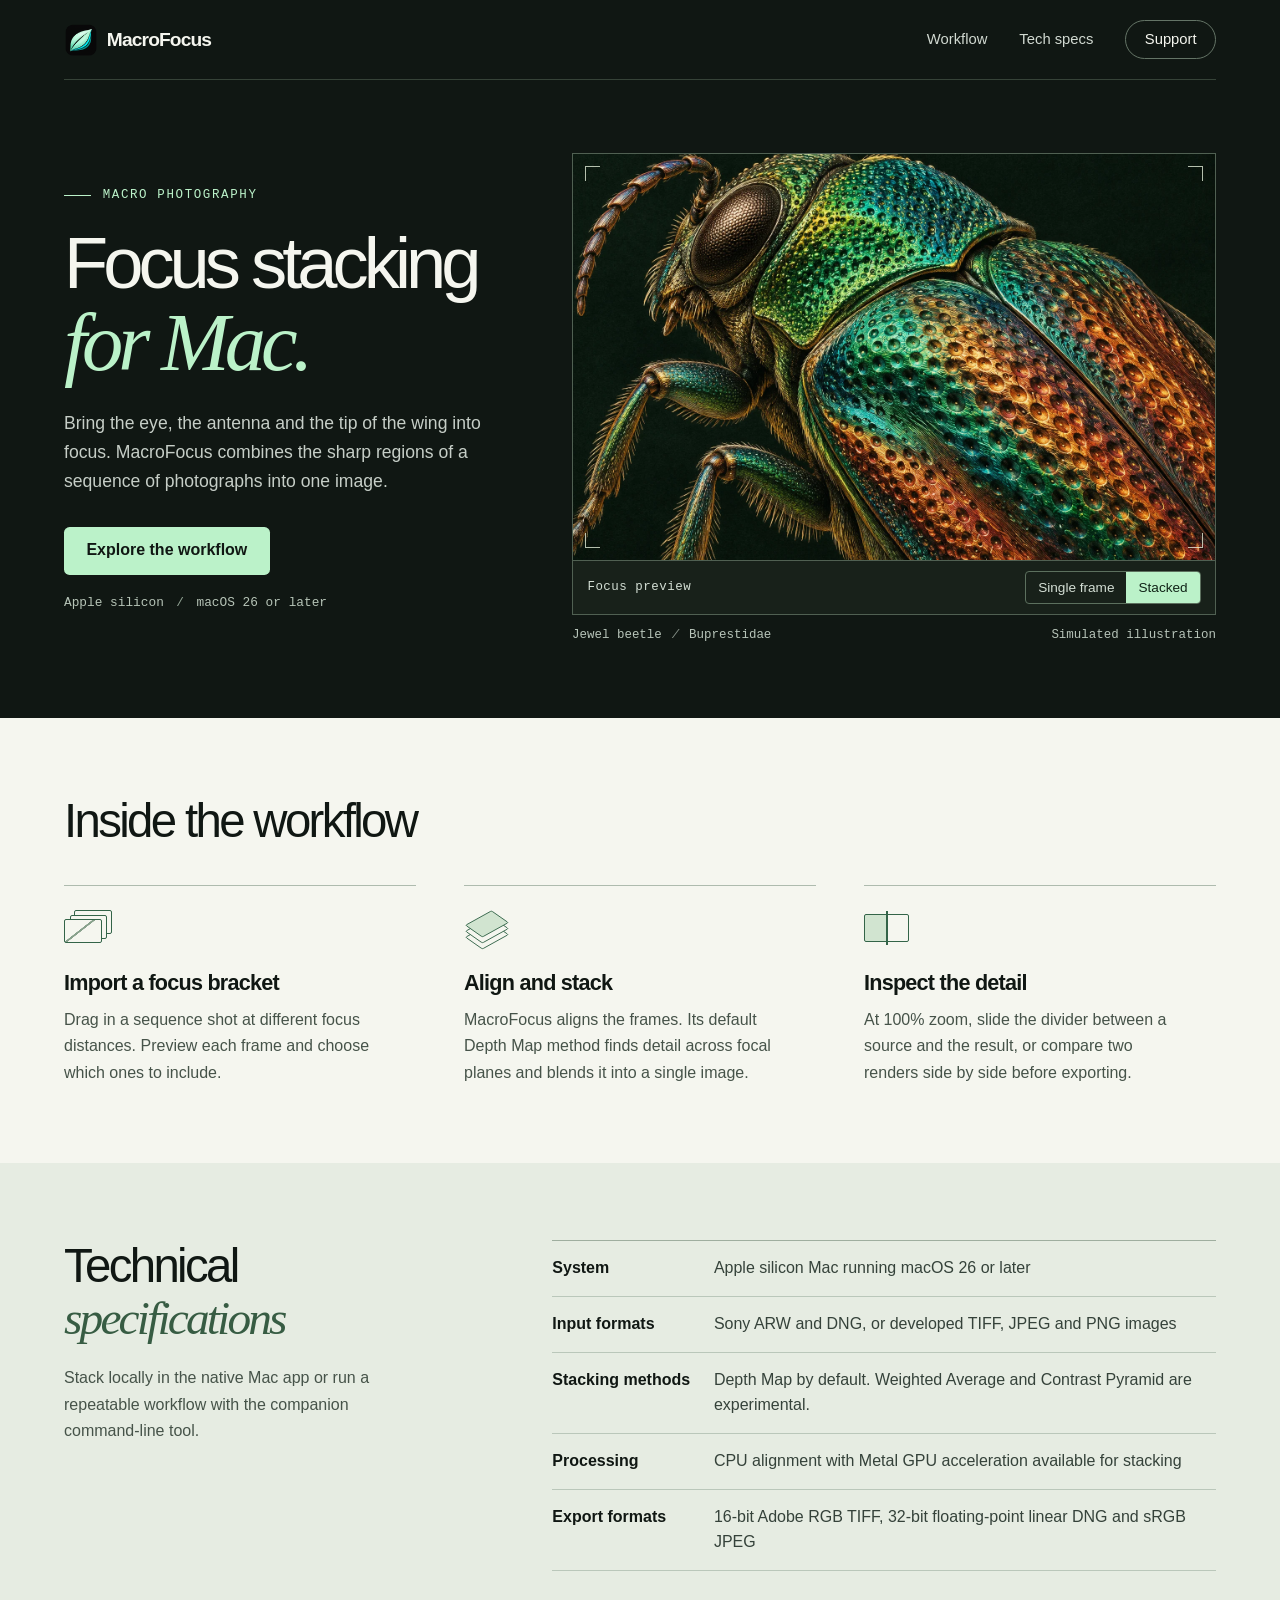
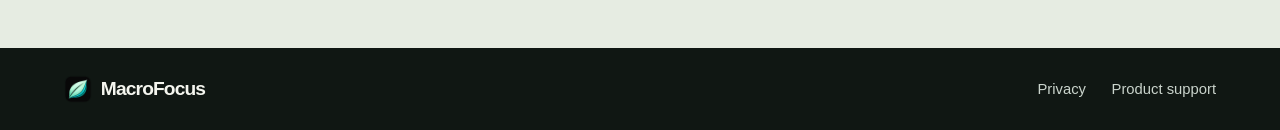
==== index.html @ cf0dd092 "Publish the MacroFocus website and privacy policy" ====
<!doctype html>
<html lang="en">
<head>
  <meta charset="utf-8">
  <meta name="viewport" content="width=device-width, initial-scale=1">
  <meta name="theme-color" content="#101713">
  <meta name="description" content="MacroFocus combines a sequence of macro photographs into a single image with greater depth of field. Explore the focus stacking workflow for Apple silicon Macs.">
  <meta property="og:title" content="MacroFocus — Focus stacking for Mac">
  <meta property="og:description" content="Align your focus bracket, combine sharp detail across frames and inspect the result on your Mac.">
  <meta property="og:type" content="website">
  <meta property="og:image" content="https://hengfeiyang.github.io/macrofocus-website/assets/jewel-beetle.webp">
  <title>MacroFocus — Focus stacking for Mac</title>
  <link rel="icon" type="image/png" href="assets/macrofocus.png">
  <link rel="stylesheet" href="styles.css">
</head>
<body>
  <a class="skip" href="#main">Skip to content</a>
  <header class="masthead">
    <div class="wrap masthead-inner">
      <a class="brand" href="./" aria-label="MacroFocus home"><img src="assets/macrofocus.png" width="34" height="34" alt="">MacroFocus</a>
      <nav aria-label="Main"><a href="#workflow">Workflow</a><a href="#specs">Tech specs</a></nav>
      <a class="support" href="mailto:hengfei.yang+macrofocus@gmail.com">Support</a>
    </div>
  </header>

  <main id="main">
    <section class="hero" aria-labelledby="hero-title">
      <div class="wrap hero-layout">
        <div class="hero-copy">
          <p class="category"><span aria-hidden="true"></span>Macro photography</p>
          <h1 id="hero-title">Focus stacking<br><em>for Mac.</em></h1>
          <p class="intro">Bring the eye, the antenna and the tip of the wing into focus. MacroFocus combines the sharp regions of a sequence of photographs into one image.</p>
          <a class="primary" href="#workflow">Explore the workflow</a>
          <p class="compatibility">Apple silicon <span aria-hidden="true">/</span> macOS 26 or later</p>
        </div>

        <figure class="specimen">
          <fieldset class="viewer">
            <legend class="sr-only">Simulated depth of field on a jewel beetle illustration</legend>
            <input class="sr-only" type="radio" name="focus" id="single" aria-describedby="specimen-caption">
            <input class="sr-only" type="radio" name="focus" id="stacked" aria-describedby="specimen-caption" checked>
            <div class="image-window">
              <img class="beetle" src="assets/jewel-beetle.webp" width="1536" height="1024" fetchpriority="high" alt="A jewel beetle in profile, with a faceted copper eye and finely pitted emerald wing cases.">
              <div class="defocus" aria-hidden="true"></div>
              <i class="corner tl" aria-hidden="true"></i><i class="corner tr" aria-hidden="true"></i>
              <i class="corner bl" aria-hidden="true"></i><i class="corner br" aria-hidden="true"></i>
            </div>
            <div class="view-controls">
              <span class="view-label">Focus preview</span>
              <div class="switch"><label for="single">Single frame</label><label for="stacked">Stacked</label></div>
            </div>
          </fieldset>
          <figcaption id="specimen-caption"><span>Jewel beetle <i>/</i> Buprestidae</span><span>Simulated illustration</span></figcaption>
        </figure>
      </div>
    </section>

    <section class="workflow" id="workflow" aria-labelledby="workflow-title">
      <div class="wrap">
        <h2 id="workflow-title">Inside the workflow</h2>
        <ol class="stages">
          <li>
            <div class="diagram frames" aria-hidden="true"><span></span><span></span><span></span></div>
            <h3>Import a focus bracket</h3>
            <p>Drag in a sequence shot at different focus distances. Preview each frame and choose which ones to include.</p>
          </li>
          <li>
            <div class="diagram planes" aria-hidden="true"><span></span><span></span><span></span></div>
            <h3>Align and stack</h3>
            <p>MacroFocus aligns the frames. Its default Depth Map method finds detail across focal planes and blends it into a single image.</p>
          </li>
          <li>
            <div class="diagram compare" aria-hidden="true"><span></span></div>
            <h3>Inspect the detail</h3>
            <p>At 100% zoom, slide the divider between a source and the result, or compare two renders side by side before exporting.</p>
          </li>
        </ol>
      </div>
    </section>

    <section class="specs" id="specs" aria-labelledby="specs-title">
      <div class="wrap specs-layout">
        <div><h2 id="specs-title">Technical<br><em>specifications</em></h2>
          <p>Stack locally in the native Mac app or run a repeatable workflow with the companion command-line tool.</p>
        </div>
        <dl>
          <div><dt>System</dt><dd>Apple silicon Mac running macOS 26 or later</dd></div>
          <div><dt>Input formats</dt><dd>Sony ARW and DNG, or developed TIFF, JPEG and PNG images</dd></div>
          <div><dt>Stacking methods</dt><dd>Depth Map by default. Weighted Average and Contrast Pyramid are experimental.</dd></div>
          <div><dt>Processing</dt><dd>CPU alignment with Metal GPU acceleration available for stacking</dd></div>
          <div><dt>Export formats</dt><dd>16-bit Adobe RGB TIFF, 32-bit floating-point linear DNG and sRGB JPEG</dd></div>
        </dl>
      </div>
    </section>
  </main>
  <footer><div class="wrap footer-inner">
    <a class="brand" href="./"><img src="assets/macrofocus.png" width="28" height="28" alt="">MacroFocus</a>
    <div class="footer-links"><a href="privacy/">Privacy</a><a href="mailto:hengfei.yang+macrofocus@gmail.com">Product support</a></div>
  </div></footer>
</body>
</html>
---- styles.css ----
:root {
  color-scheme: light;
  --ink: #101713;
  --paper: #f5f6ef;
  --soft: #c2cdc3;
  --mint: #bbf2c9;
  --sans: "Inter", "Helvetica Neue", Arial, sans-serif;
  --serif: "Instrument Serif", Baskerville, "Iowan Old Style", Georgia, serif;
  --mono: "IBM Plex Mono", ui-monospace, Menlo, Consolas, monospace;
}
* { box-sizing: border-box; }
body { margin: 0; background: var(--paper); color: var(--ink); font: 1rem/1.55 var(--sans); }
a { color: inherit; text-underline-offset: .22em; }
:focus-visible { outline: 3px solid #287756; outline-offset: 4px; }
.masthead :focus-visible, .hero :focus-visible, footer :focus-visible { outline-color: var(--mint); }
.skip, .sr-only { position: absolute; width: 1px; height: 1px; padding: 0; margin: -1px; overflow: hidden; clip-path: inset(50%); white-space: nowrap; }
.skip:focus { margin: 8px; padding: .6rem 1rem; width: auto; height: auto; clip-path: none; z-index: 5; background: var(--paper); color: var(--ink); }
.wrap { width: min(90%, 83rem); margin-inline: auto; }
.masthead, .hero, footer { background: var(--ink); color: var(--paper); }
.masthead-inner, .footer-inner { display: flex; align-items: center; gap: 2rem; }
.masthead-inner { min-height: 5rem; border-bottom: 1px solid #364338; }
.brand { display: inline-flex; align-items: center; gap: .55rem; font-weight: 650; font-size: 1.2rem; letter-spacing: -.045em; text-decoration: none; }
.brand img { display: block; }
nav { display: flex; gap: 2rem; margin-left: auto; }
nav a, .support, .footer-links a { font-size: .925rem; font-weight: 500; text-decoration: none; }
nav a { color: #d1d9d1; padding-block: .5rem; }
nav a:hover, .footer-links a:hover { text-decoration: underline; }
.support { border: 1px solid #647466; border-radius: 2rem; padding: .42rem 1.15rem; }
.support:hover { border-color: var(--mint); color: var(--mint); }
.hero-layout { display: grid; grid-template-columns: minmax(0, .83fr) minmax(0, 1.17fr); gap: clamp(2rem, 4vw, 4.8rem); align-items: center; padding-block: clamp(3.2rem, 5.7vw, 6.2rem); }
h1, h2, h3, p, figure, dl, dd { margin: 0; }
.category, .compatibility, .view-label, figcaption, .updated { font-family: var(--mono); }
.category { display: flex; align-items: center; gap: .72rem; text-transform: uppercase; letter-spacing: .13em; font-size: .78rem; color: var(--mint); }
.category span { width: 1.7rem; border-top: 1px solid; }
.hero h1 { margin: 1.4rem 0 1.5rem; font-size: clamp(3.45rem, 5.65vw, 5.9rem); line-height: 1.02; letter-spacing: -.069em; font-weight: 520; }
h1 em, h2 em { font-family: var(--serif); font-weight: 400; letter-spacing: -.06em; }
.hero h1 em { color: var(--mint); font-size: 1.14em; }
.intro { max-width: 27rem; font-size: 1.1rem; line-height: 1.65; color: #c6cec7; }
.primary { display: inline-block; margin-top: 1.9rem; padding: .74rem 1.4rem; background: var(--mint); color: var(--ink); border-radius: .35rem; text-decoration: none; font-weight: 625; }
.primary:hover { background: #dafbe1; }
.compatibility { color: #b6c4b7; font-size: .8rem; margin-top: 1.1rem; }
.compatibility span { padding-inline: .3rem; color: #91a394; }
.viewer { position: relative; min-width: 0; margin: 0; padding: 0; border: 1px solid #506052; background: #18211a; }
.image-window { overflow: hidden; position: relative; aspect-ratio: 1.58; background: #101b13; }
.beetle, .defocus { display: block; width: 100%; height: 100%; object-fit: cover; }
.defocus { position: absolute; inset: 0; background: center / cover url("assets/jewel-beetle.webp"); filter: blur(6px); opacity: 0; mask-image: radial-gradient(ellipse at 25% 25%, transparent 8%, #000 47%); }
#single:checked ~ .image-window .defocus { opacity: 1; }
.corner { position: absolute; width: 15px; height: 15px; border-color: #eef9e4; border-style: solid; opacity: .75; }
.tl { top: 12px; left: 12px; border-width: 1px 0 0 1px; }
.tr { top: 12px; right: 12px; border-width: 1px 1px 0 0; }
.bl { bottom: 12px; left: 12px; border-width: 0 0 1px 1px; }
.br { bottom: 12px; right: 12px; border-width: 0 1px 1px 0; }
.view-controls { display: flex; align-items: center; justify-content: space-between; gap: .5rem; padding: .6rem .9rem; border-top: 1px solid #506052; }
.view-label { font-size: .78rem; letter-spacing: .04em; color: #d3ded4; }
.switch { display: flex; border: 1px solid #5c705e; border-radius: .25rem; overflow: hidden; }
.switch label { font-size: .85rem; line-height: 1.3; padding: .42rem .75rem; cursor: pointer; color: #d3ded4; }
#single:checked ~ .view-controls [for="single"], #stacked:checked ~ .view-controls [for="stacked"] { color: #112418; background: var(--mint); }
#single:focus-visible ~ .view-controls [for="single"], #stacked:focus-visible ~ .view-controls [for="stacked"] { outline: 3px solid #26714d; outline-offset: -3px; }
figcaption { display: flex; justify-content: space-between; gap: .5rem; margin-top: .7rem; color: #b7c4b9; font-size: .78rem; }
figcaption i { padding-inline: .15rem; opacity: .7; }
.workflow, .specs { padding-block: clamp(3.4rem, 6vw, 6rem); }
h2 { font-size: clamp(2.25rem, 3.7vw, 3.8rem); line-height: 1.1; letter-spacing: -.056em; font-weight: 530; }
.stages { display: grid; grid-template-columns: repeat(3, minmax(0, 1fr)); gap: 3rem; padding: 0; margin: 2.4rem 0 0; list-style: none; }
.stages li { padding-top: 1.5rem; border-top: 1px solid #aebbae; }
h3 { font-size: 1.35rem; letter-spacing: -.035em; line-height: 1.25; font-weight: 590; }
.stages p, .specs p { color: #465349; max-width: 35ch; margin-top: .65rem; line-height: 1.65; }
.diagram { position: relative; width: 3.3rem; height: 2.6rem; margin-bottom: 1.1rem; color: #336448; }
.frames span, .planes span { position: absolute; width: 2.35rem; height: 1.5rem; border: 1.5px solid; border-radius: 2px; background: var(--paper); }
.frames span:nth-child(1) { left: .65rem; top: 0; }
.frames span:nth-child(2) { left: .35rem; top: .28rem; }
.frames span:nth-child(3) { left: 0; top: .55rem; background: linear-gradient(142deg, transparent 42%, #88a18c 43% 47%, transparent 48%), var(--paper); }
.planes span { transform: rotate(-29deg) skewX(26deg) scale(.8); left: .25rem; }
.planes span:nth-child(1) { top: .85rem; }
.planes span:nth-child(2) { top: .47rem; }
.planes span:nth-child(3) { top: .09rem; background: #d1e4d0; }
.compare span { display: block; position: absolute; top: .25rem; left: 0; width: 2.8rem; height: 1.7rem; border: 1.5px solid; border-radius: 2px; background: linear-gradient(to right, #d1e4d0 50%, transparent 50%); }
.compare span::after { content: ""; position: absolute; left: 50%; top: -.3rem; bottom: -.3rem; border-left: 2px solid; }
.specs { background: #e6ece2; }
.specs-layout { display: grid; grid-template-columns: .78fr 1.22fr; gap: 4rem; }
.specs h2 em { color: #375c43; }
.specs p { margin-top: 1.35rem; }
dl { border-top: 1px solid #9fae9f; }
dl div { display: grid; grid-template-columns: 8.7rem 1fr; gap: 1.4rem; padding: .95rem 0; border-bottom: 1px solid #bac7ba; }
dt { font-weight: 600; }
dd { color: #35423a; }
.footer-inner { justify-content: space-between; padding-block: 1.65rem; }
.footer-links { display: flex; align-items: center; gap: 1.6rem; flex-wrap: wrap; }
.footer-links a { color: #cad4cc; }

.policy { padding-block: clamp(3rem, 6vw, 6rem); }
.policy-layout { display: grid; grid-template-columns: .75fr 1.25fr; gap: clamp(3rem, 6vw, 7rem); }
.policy h1 { font-size: clamp(3rem, 5.1vw, 5.2rem); line-height: .98; letter-spacing: -.065em; font-weight: 520; }
.updated { margin-top: 1.35rem; font-size: .85rem; color: #536559; }
.policy article { max-width: 43rem; }
.policy article p { color: #39473c; line-height: 1.68; }
.policy article > p:first-child { color: var(--ink); font-size: 1.25rem; line-height: 1.5; }
.policy article h2 { margin: 2rem 0 .65rem; padding-top: 1.25rem; border-top: 1px solid #b6c2b5; font-size: 1.4rem; letter-spacing: -.025em; font-weight: 600; }
.policy article p + p { margin-top: .65rem; }
.policy article a { color: #22593d; overflow-wrap: anywhere; }
@media (max-width: 58rem) {
  .hero-layout { grid-template-columns: 1fr 1.03fr; gap: 1.6rem; }
  .hero h1 { font-size: clamp(2.8rem, 5.6vw, 3.8rem); }
  .stages { gap: 1.5rem; }
  .specs-layout { grid-template-columns: .75fr 1.25fr; gap: 2.25rem; }
  dl div { grid-template-columns: 7rem 1fr; }
}
@media (max-width: 46rem) {
  .wrap { width: min(90%, 36rem); }
  .masthead-inner { min-height: 4.2rem; gap: 1rem; }
  nav { gap: 1rem; }
  .support { display: none; }
  .hero-layout, .specs-layout, .policy-layout { grid-template-columns: minmax(0, 1fr); }
  .hero-layout { gap: 2rem; padding-block: 2.75rem 2.15rem; }
  .hero h1 { font-size: clamp(3.15rem, 11vw, 4.7rem); margin-block: 1rem; }
  .intro { max-width: 32rem; }
  .primary { margin-top: 1.25rem; }
  .stages { grid-template-columns: 1fr; gap: 1.4rem; margin-top: 1.7rem; }
  .stages li { display: grid; grid-template-columns: 3.7rem 1fr; column-gap: .5rem; }
  .stages .diagram { grid-row: span 2; }
  .stages p { max-width: 45ch; }
  .specs-layout, .policy-layout { gap: 1.8rem; }
  .specs h2 br { display: none; }
  .specs h2 em::before { content: " "; }
  .footer-inner { gap: 1rem; flex-wrap: wrap; }
  .footer-links { gap: 1rem; }
}
@media (max-width: 23rem) {
  .brand { gap: .28rem; font-size: 1.05rem; }
  nav { gap: .65rem; }
  nav a { font-size: .85rem; }
  .view-controls { padding-inline: .5rem; }
  figcaption { flex-wrap: wrap; }
  dl div { grid-template-columns: 1fr; gap: .2rem; }
}
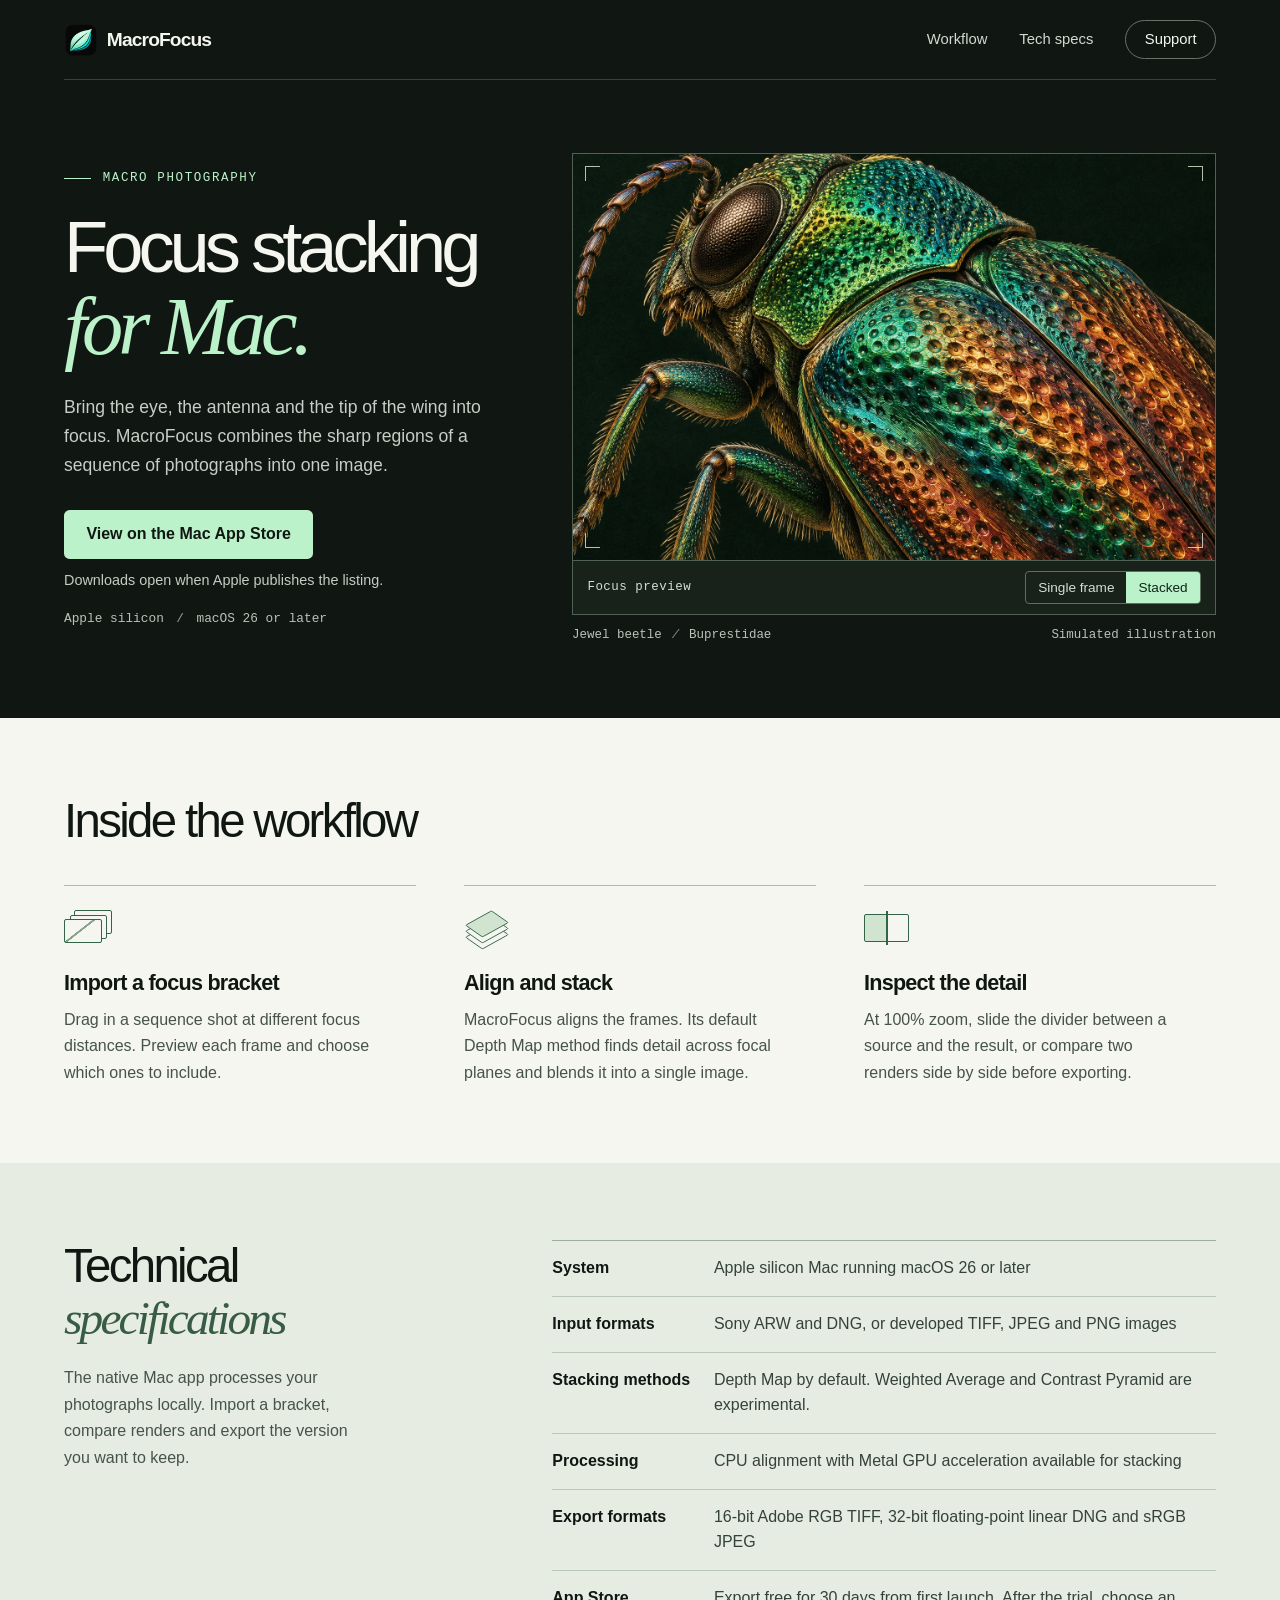
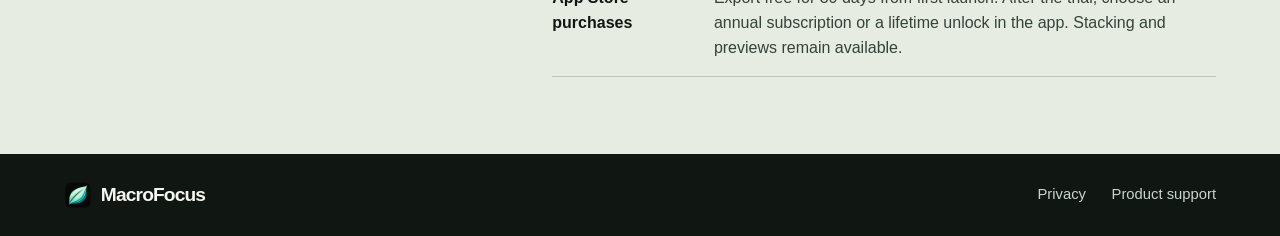
==== commit 7452f2ff: "Make the Mac App Store the only download and purchase channel" ====
--- a/index.html
+++ b/index.html
@@ -30,7 +30,8 @@
           <p class="category"><span aria-hidden="true"></span>Macro photography</p>
           <h1 id="hero-title">Focus stacking<br><em>for Mac.</em></h1>
           <p class="intro">Bring the eye, the antenna and the tip of the wing into focus. MacroFocus combines the sharp regions of a sequence of photographs into one image.</p>
-          <a class="primary" href="#workflow">Explore the workflow</a>
+          <a class="primary" href="https://apps.apple.com/app/id6836346236">View on the Mac App Store</a>
+          <p class="release-note">Downloads open when Apple publishes the listing.</p>
           <p class="compatibility">Apple silicon <span aria-hidden="true">/</span> macOS 26 or later</p>
         </div>
 
@@ -81,7 +82,7 @@
     <section class="specs" id="specs" aria-labelledby="specs-title">
       <div class="wrap specs-layout">
         <div><h2 id="specs-title">Technical<br><em>specifications</em></h2>
-          <p>Stack locally in the native Mac app or run a repeatable workflow with the companion command-line tool.</p>
+          <p>The native Mac app processes your photographs locally. Import a bracket, compare renders and export the version you want to keep.</p>
         </div>
         <dl>
           <div><dt>System</dt><dd>Apple silicon Mac running macOS 26 or later</dd></div>
@@ -89,6 +90,7 @@
           <div><dt>Stacking methods</dt><dd>Depth Map by default. Weighted Average and Contrast Pyramid are experimental.</dd></div>
           <div><dt>Processing</dt><dd>CPU alignment with Metal GPU acceleration available for stacking</dd></div>
           <div><dt>Export formats</dt><dd>16-bit Adobe RGB TIFF, 32-bit floating-point linear DNG and sRGB JPEG</dd></div>
+          <div><dt>App Store purchases</dt><dd>Export free for 30 days from first launch. After the trial, choose an annual subscription or a lifetime unlock in the app. Stacking and previews remain available.</dd></div>
         </dl>
       </div>
     </section>
--- a/styles.css
+++ b/styles.css
@@ -38,6 +38,7 @@
 .intro { max-width: 27rem; font-size: 1.1rem; line-height: 1.65; color: #c6cec7; }
 .primary { display: inline-block; margin-top: 1.9rem; padding: .74rem 1.4rem; background: var(--mint); color: var(--ink); border-radius: .35rem; text-decoration: none; font-weight: 625; }
 .primary:hover { background: #dafbe1; }
+.release-note { margin-top: .65rem; color: var(--soft); font-size: .9rem; }
 .compatibility { color: #b6c4b7; font-size: .8rem; margin-top: 1.1rem; }
 .compatibility span { padding-inline: .3rem; color: #91a394; }
 .viewer { position: relative; min-width: 0; margin: 0; padding: 0; border: 1px solid #506052; background: #18211a; }
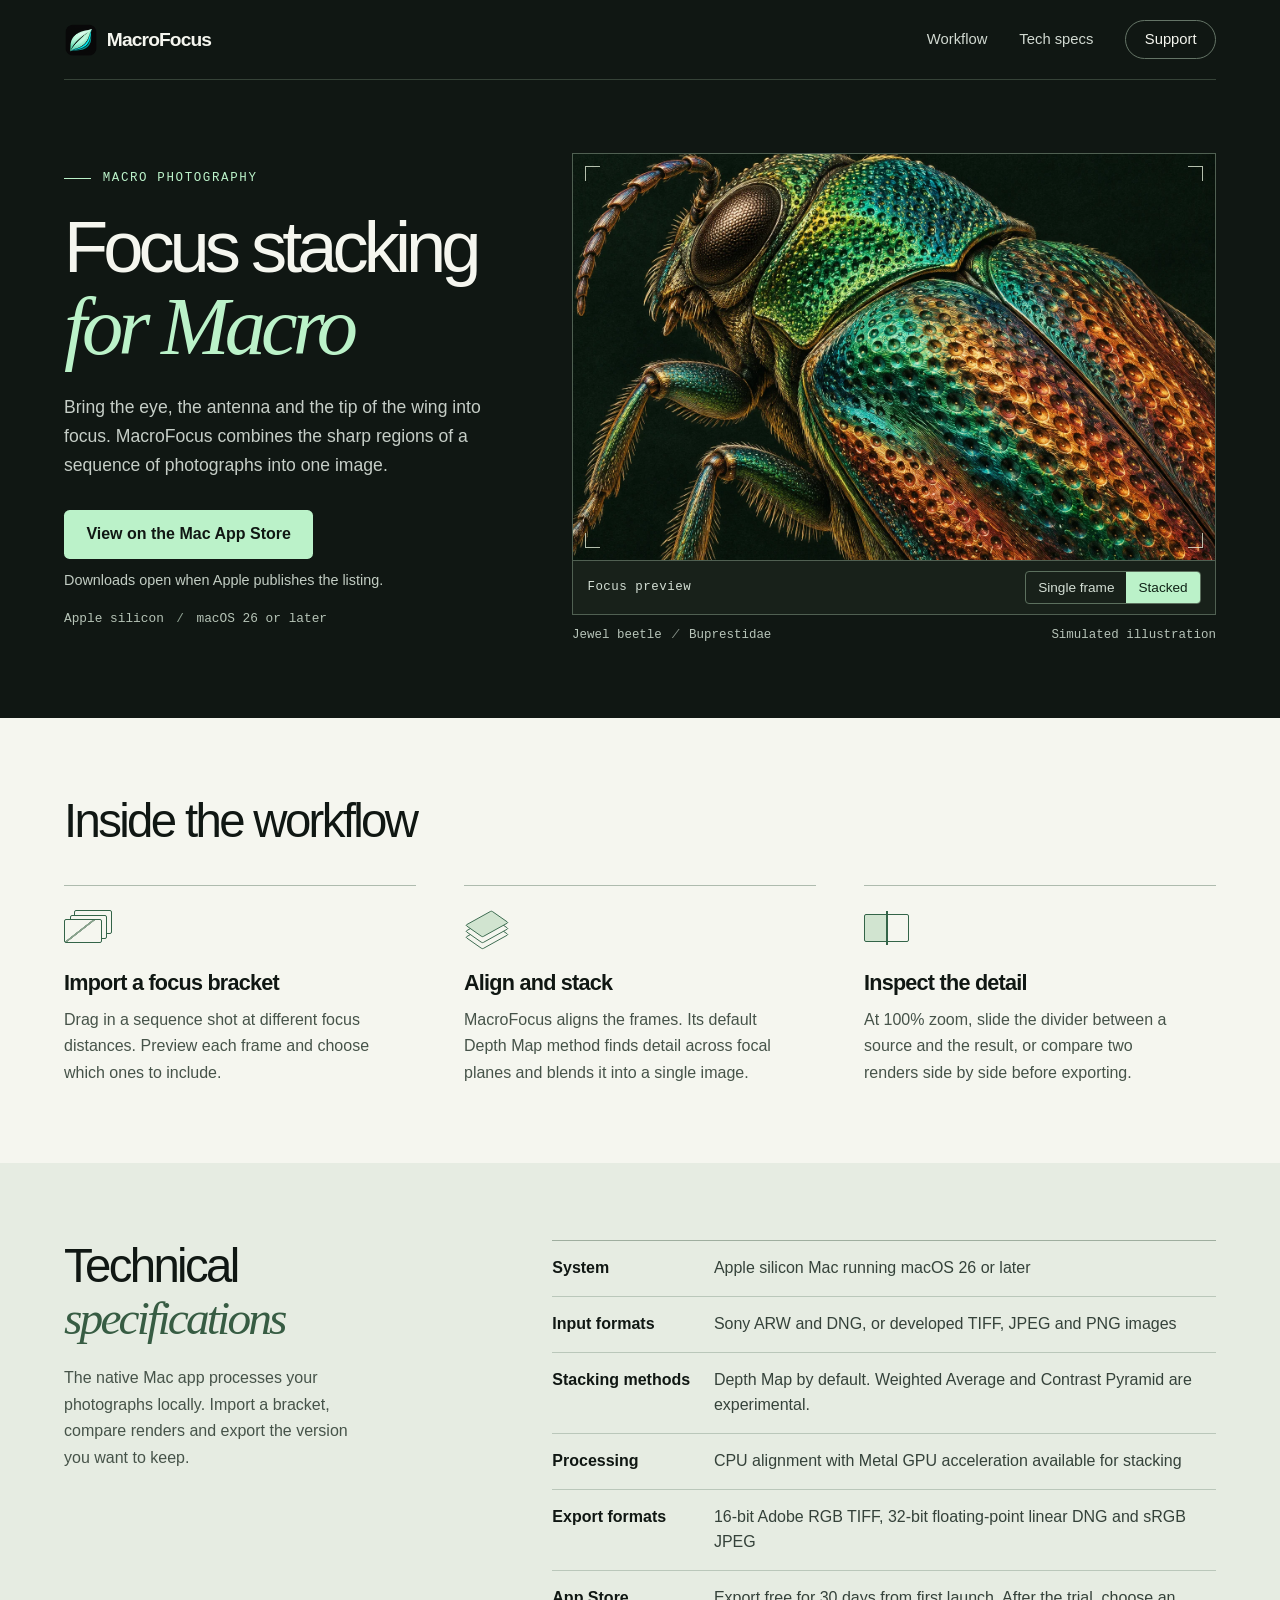
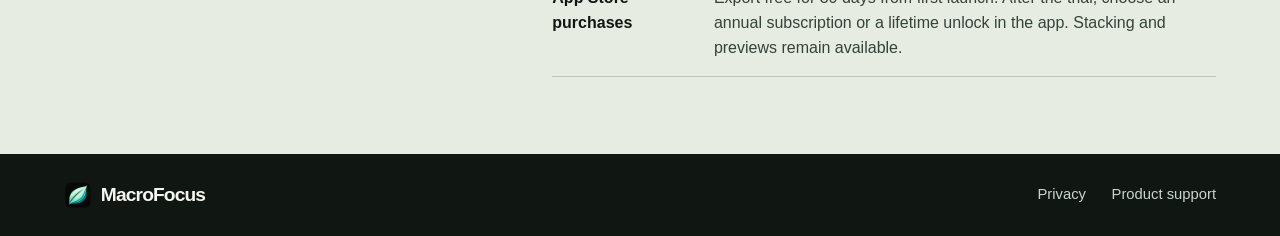
==== commit 12d251d7: "Update the site title to Focus stacking for Macro" ====
--- a/index.html
+++ b/index.html
@@ -5,11 +5,11 @@
   <meta name="viewport" content="width=device-width, initial-scale=1">
   <meta name="theme-color" content="#101713">
   <meta name="description" content="MacroFocus combines a sequence of macro photographs into a single image with greater depth of field. Explore the focus stacking workflow for Apple silicon Macs.">
-  <meta property="og:title" content="MacroFocus — Focus stacking for Mac">
+  <meta property="og:title" content="MacroFocus — Focus stacking for Macro">
   <meta property="og:description" content="Align your focus bracket, combine sharp detail across frames and inspect the result on your Mac.">
   <meta property="og:type" content="website">
-  <meta property="og:image" content="https://hengfeiyang.github.io/macrofocus-website/assets/jewel-beetle.webp">
-  <title>MacroFocus — Focus stacking for Mac</title>
+  <meta property="og:image" content="https://hengfeiyang.github.io/macrofocus/assets/jewel-beetle.webp">
+  <title>MacroFocus — Focus stacking for Macro</title>
   <link rel="icon" type="image/png" href="assets/macrofocus.png">
   <link rel="stylesheet" href="styles.css">
 </head>
@@ -19,7 +19,7 @@
     <div class="wrap masthead-inner">
       <a class="brand" href="./" aria-label="MacroFocus home"><img src="assets/macrofocus.png" width="34" height="34" alt="">MacroFocus</a>
       <nav aria-label="Main"><a href="#workflow">Workflow</a><a href="#specs">Tech specs</a></nav>
-      <a class="support" href="mailto:hengfei.yang+macrofocus@gmail.com">Support</a>
+      <a class="support" href="https://github.com/hengfeiyang/macrofocus/issues">Support</a>
     </div>
   </header>
 
@@ -28,7 +28,7 @@
       <div class="wrap hero-layout">
         <div class="hero-copy">
           <p class="category"><span aria-hidden="true"></span>Macro photography</p>
-          <h1 id="hero-title">Focus stacking<br><em>for Mac.</em></h1>
+          <h1 id="hero-title">Focus stacking<br> <em>for Macro</em></h1>
           <p class="intro">Bring the eye, the antenna and the tip of the wing into focus. MacroFocus combines the sharp regions of a sequence of photographs into one image.</p>
           <a class="primary" href="https://apps.apple.com/app/id6836346236">View on the Mac App Store</a>
           <p class="release-note">Downloads open when Apple publishes the listing.</p>
@@ -97,7 +97,7 @@
   </main>
   <footer><div class="wrap footer-inner">
     <a class="brand" href="./"><img src="assets/macrofocus.png" width="28" height="28" alt="">MacroFocus</a>
-    <div class="footer-links"><a href="privacy/">Privacy</a><a href="mailto:hengfei.yang+macrofocus@gmail.com">Product support</a></div>
+    <div class="footer-links"><a href="privacy/">Privacy</a><a href="https://github.com/hengfeiyang/macrofocus/issues">Product support</a></div>
   </div></footer>
 </body>
 </html>
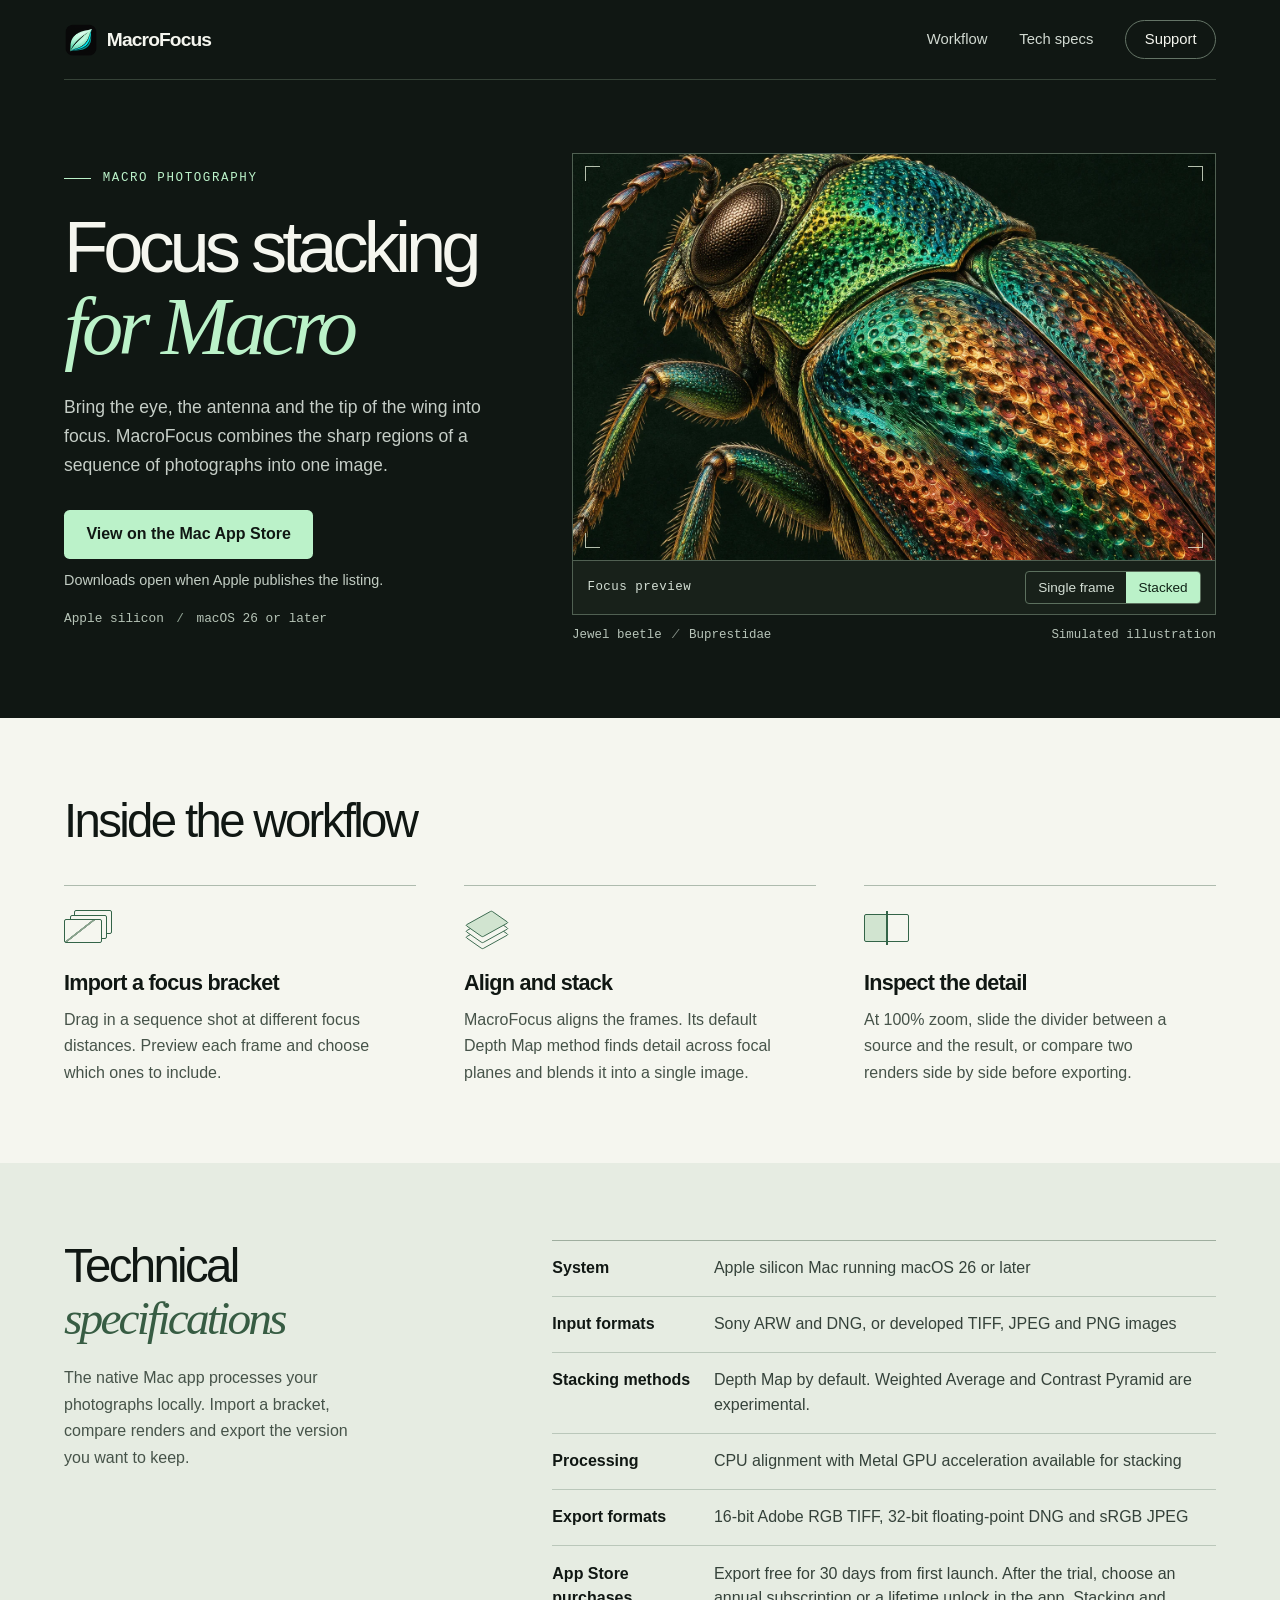
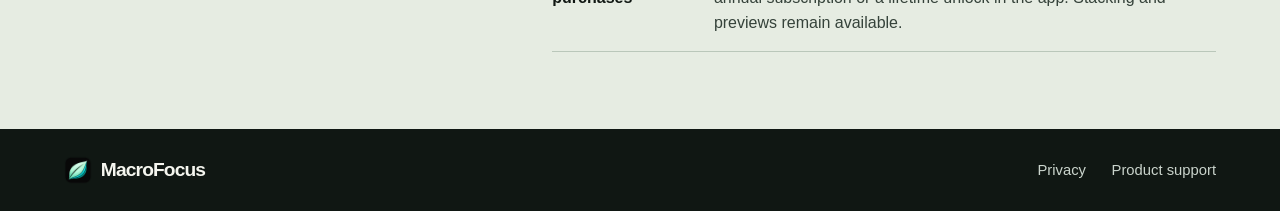
==== commit 6a9d5a65: "Use DNG as the export format name" ====
--- a/index.html
+++ b/index.html
@@ -89,7 +89,7 @@
           <div><dt>Input formats</dt><dd>Sony ARW and DNG, or developed TIFF, JPEG and PNG images</dd></div>
           <div><dt>Stacking methods</dt><dd>Depth Map by default. Weighted Average and Contrast Pyramid are experimental.</dd></div>
           <div><dt>Processing</dt><dd>CPU alignment with Metal GPU acceleration available for stacking</dd></div>
-          <div><dt>Export formats</dt><dd>16-bit Adobe RGB TIFF, 32-bit floating-point linear DNG and sRGB JPEG</dd></div>
+          <div><dt>Export formats</dt><dd>16-bit Adobe RGB TIFF, 32-bit floating-point DNG and sRGB JPEG</dd></div>
           <div><dt>App Store purchases</dt><dd>Export free for 30 days from first launch. After the trial, choose an annual subscription or a lifetime unlock in the app. Stacking and previews remain available.</dd></div>
         </dl>
       </div>
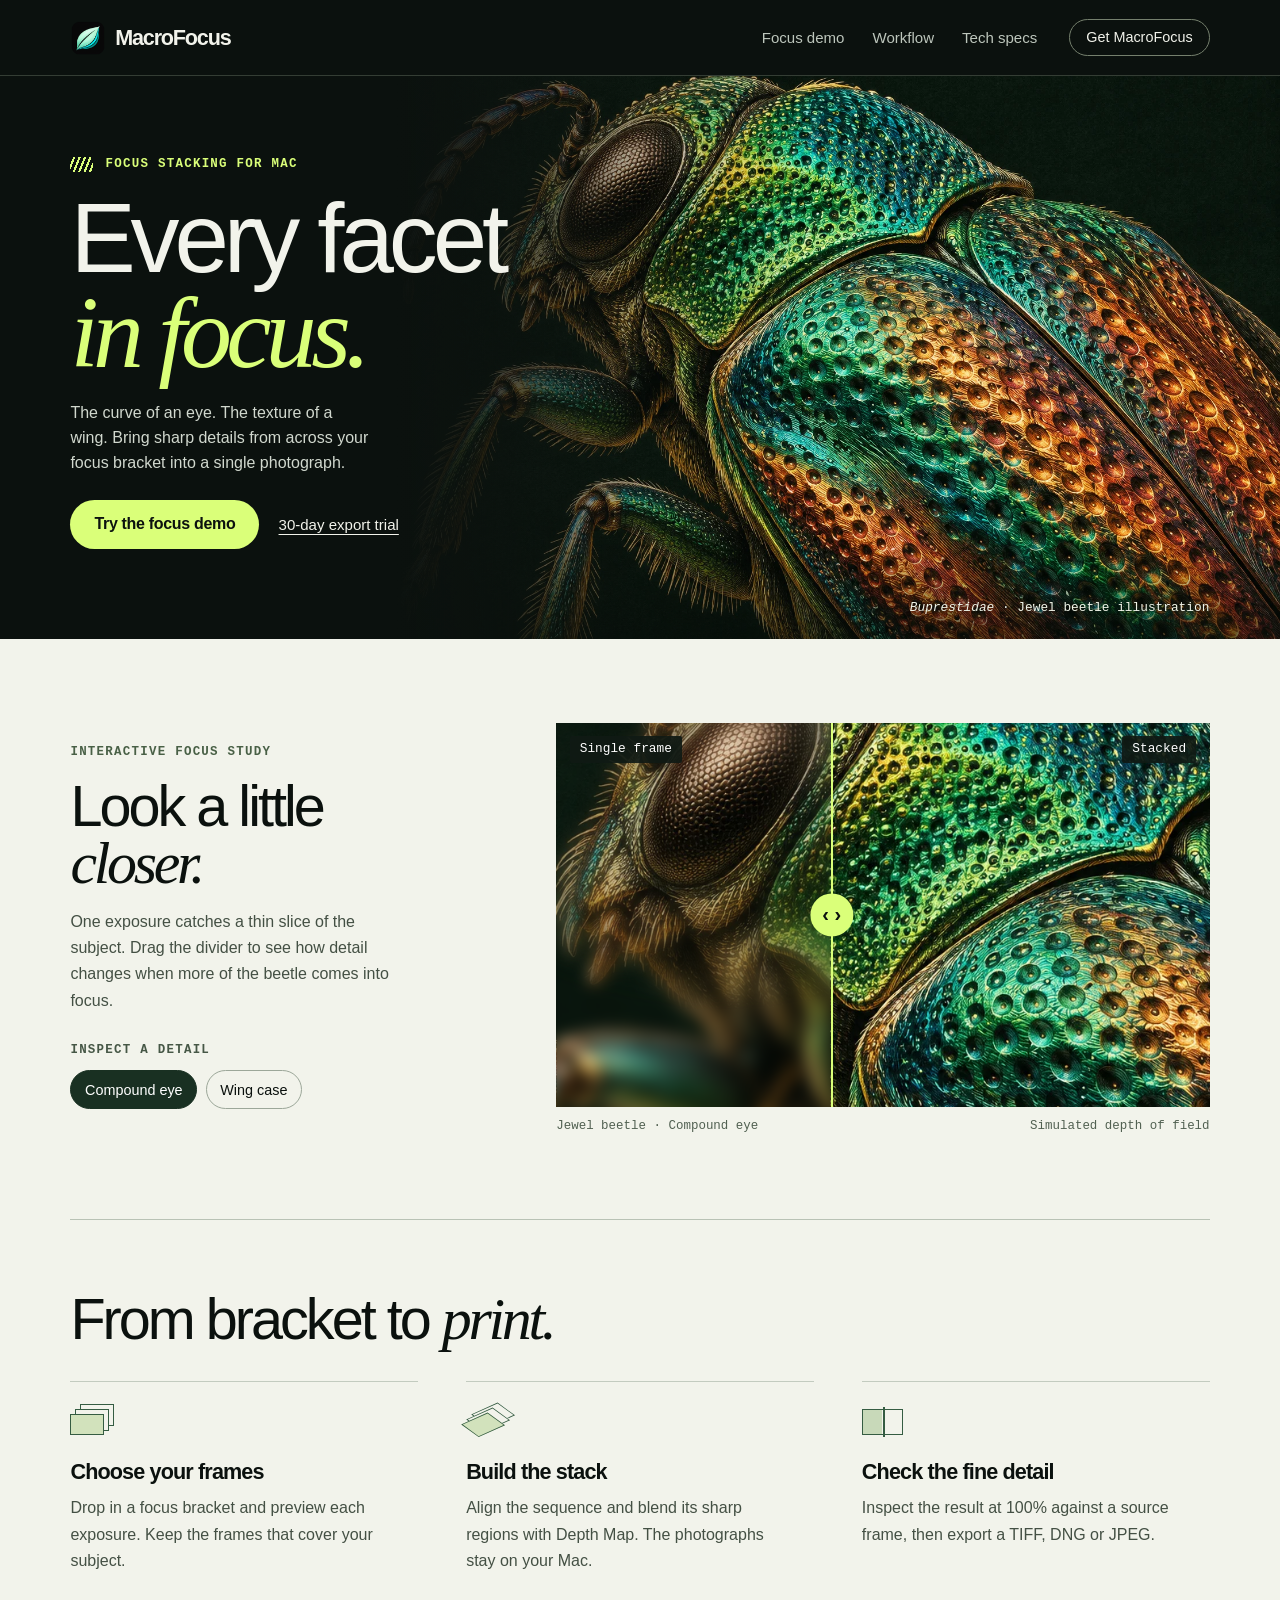
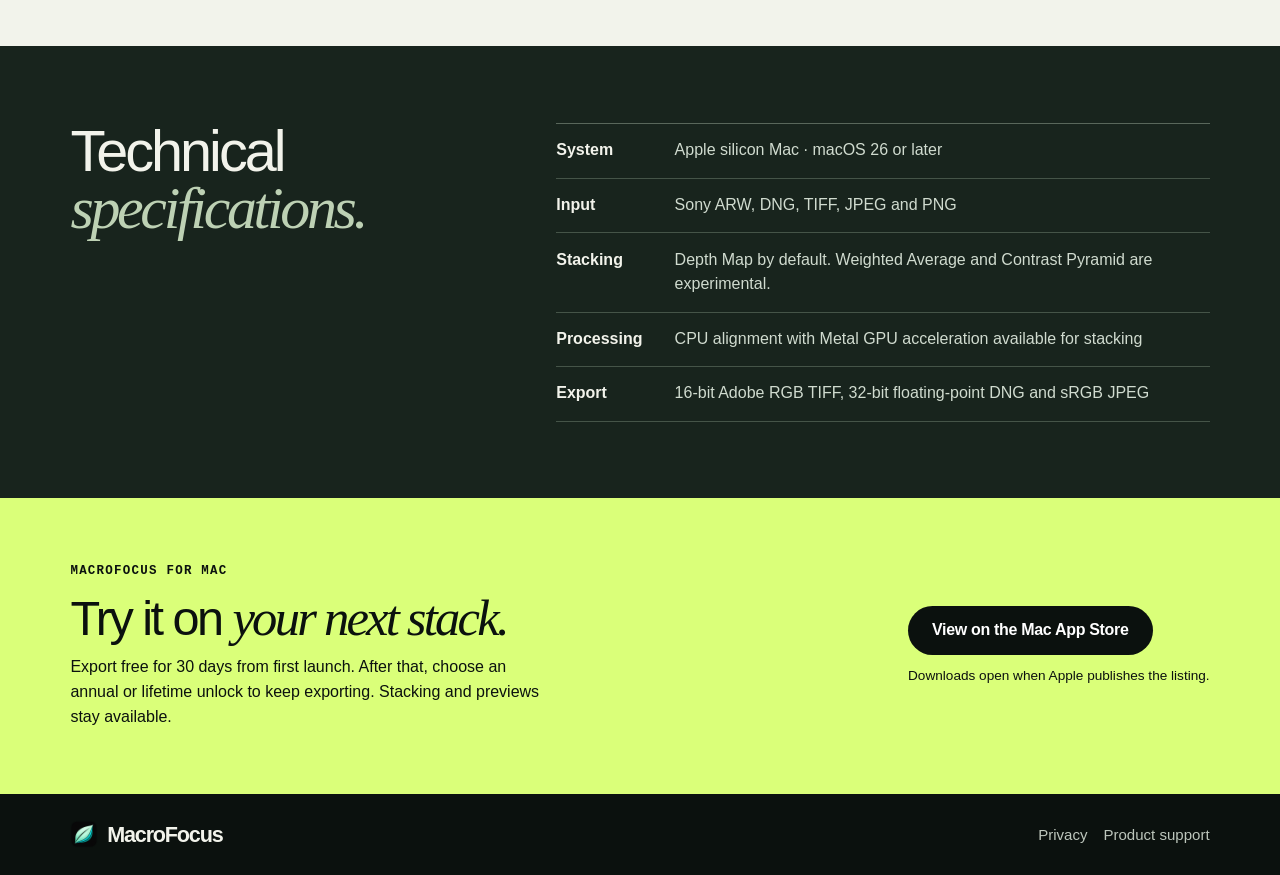
==== commit b8f5eff9: "Showcase macro detail with an interactive focus study" ====
--- a/index.html
+++ b/index.html
@@ -3,95 +3,93 @@
 <head>
   <meta charset="utf-8">
   <meta name="viewport" content="width=device-width, initial-scale=1">
-  <meta name="theme-color" content="#101713">
+  <meta name="theme-color" content="#0b110e">
   <meta name="description" content="MacroFocus combines a sequence of macro photographs into a single image with greater depth of field. Explore the focus stacking workflow for Apple silicon Macs.">
-  <meta property="og:title" content="MacroFocus — Focus stacking for Macro">
+  <meta property="og:title" content="MacroFocus — Macro focus stacking for Mac">
   <meta property="og:description" content="Align your focus bracket, combine sharp detail across frames and inspect the result on your Mac.">
   <meta property="og:type" content="website">
   <meta property="og:image" content="https://hengfeiyang.github.io/macrofocus/assets/jewel-beetle.webp">
-  <title>MacroFocus — Focus stacking for Macro</title>
+  <script src="focus-preview.js" defer></script>
+  <title>MacroFocus — Macro focus stacking for Mac</title>
   <link rel="icon" type="image/png" href="assets/macrofocus.png">
   <link rel="stylesheet" href="styles.css">
 </head>
-<body>
+<body class="home">
   <a class="skip" href="#main">Skip to content</a>
   <header class="masthead">
     <div class="wrap masthead-inner">
-      <a class="brand" href="./" aria-label="MacroFocus home"><img src="assets/macrofocus.png" width="34" height="34" alt="">MacroFocus</a>
-      <nav aria-label="Main"><a href="#workflow">Workflow</a><a href="#specs">Tech specs</a></nav>
-      <a class="support" href="https://github.com/hengfeiyang/macrofocus/issues">Support</a>
+      <a class="brand" href="./" aria-label="MacroFocus home"><img src="assets/macrofocus.png" width="36" height="36" alt="">MacroFocus</a>
+      <nav aria-label="Main"><a href="#preview">Focus demo</a><a href="#workflow">Workflow</a><a href="#specs">Tech specs</a></nav>
+      <a class="nav-get" href="#get">Get MacroFocus</a>
     </div>
   </header>
-
   <main id="main">
     <section class="hero" aria-labelledby="hero-title">
-      <div class="wrap hero-layout">
+      <figure class="hero-plate">
+        <img src="assets/jewel-beetle.webp" width="1536" height="1024" alt="A jewel beetle up close. Its copper eye is made of tiny facets, and its emerald wing case is dotted with gold." fetchpriority="high">
+        <figcaption><i>Buprestidae</i> · Jewel beetle illustration</figcaption>
+      </figure>
+      <div class="wrap hero-inner">
         <div class="hero-copy">
-          <p class="category"><span aria-hidden="true"></span>Macro photography</p>
-          <h1 id="hero-title">Focus stacking<br> <em>for Macro</em></h1>
-          <p class="intro">Bring the eye, the antenna and the tip of the wing into focus. MacroFocus combines the sharp regions of a sequence of photographs into one image.</p>
-          <a class="primary" href="https://apps.apple.com/app/id6836346236">View on the Mac App Store</a>
-          <p class="release-note">Downloads open when Apple publishes the listing.</p>
-          <p class="compatibility">Apple silicon <span aria-hidden="true">/</span> macOS 26 or later</p>
+          <p class="eyebrow"><span class="stack-mark" aria-hidden="true"></span>Focus stacking for Mac</p>
+          <h1 id="hero-title">Every facet<br><em>in focus.</em></h1>
+          <p class="lead">The curve of an eye. The texture of a wing. Bring sharp details from across your focus bracket into a single photograph.</p>
+          <div class="hero-actions"><a class="button lime" href="#preview">Try the focus demo</a><a class="trial-link" href="#get">30-day export trial</a></div>
         </div>
+      </div>
+    </section>
 
-        <figure class="specimen">
-          <fieldset class="viewer">
-            <legend class="sr-only">Simulated depth of field on a jewel beetle illustration</legend>
-            <input class="sr-only" type="radio" name="focus" id="single" aria-describedby="specimen-caption">
-            <input class="sr-only" type="radio" name="focus" id="stacked" aria-describedby="specimen-caption" checked>
-            <div class="image-window">
-              <img class="beetle" src="assets/jewel-beetle.webp" width="1536" height="1024" fetchpriority="high" alt="A jewel beetle in profile, with a faceted copper eye and finely pitted emerald wing cases.">
-              <div class="defocus" aria-hidden="true"></div>
-              <i class="corner tl" aria-hidden="true"></i><i class="corner tr" aria-hidden="true"></i>
-              <i class="corner bl" aria-hidden="true"></i><i class="corner br" aria-hidden="true"></i>
-            </div>
-            <div class="view-controls">
-              <span class="view-label">Focus preview</span>
-              <div class="switch"><label for="single">Single frame</label><label for="stacked">Stacked</label></div>
-            </div>
+    <section class="lab" id="preview" aria-labelledby="preview-title">
+      <div class="wrap lab-layout">
+        <div class="lab-copy">
+          <p class="eyebrow">Interactive focus study</p>
+          <h2 id="preview-title">Look a little <br><em>closer.</em></h2>
+          <p>One exposure catches a thin slice of the subject. <span id="study-instruction">Compare it with the stacked view to see how detail changes across the beetle.</span></p>
+          <fieldset class="crop-controls" hidden>
+            <legend>Inspect a detail</legend>
+            <label><input type="radio" name="crop" value="eye" checked><span>Compound eye</span></label>
+            <label><input type="radio" name="crop" value="wing"><span>Wing case</span></label>
           </fieldset>
-          <figcaption id="specimen-caption"><span>Jewel beetle <i>/</i> Buprestidae</span><span>Simulated illustration</span></figcaption>
+        </div>
+        <figure class="study" data-crop="eye">
+          <div class="study-window">
+            <div class="crop sharp" role="img" aria-label="Magnified jewel beetle illustration"></div>
+            <div class="before" aria-hidden="true"><div class="crop soft"></div></div>
+            <div class="study-labels" aria-hidden="true"><span>Single frame</span><span>Stacked</span></div>
+            <div class="separator" aria-hidden="true"><span>‹ ›</span></div>
+            <input type="range" class="divider" min="0" max="100" value="42" aria-label="Single-frame portion of focus comparison" aria-describedby="study-caption" disabled>
+          </div>
+          <figcaption id="study-caption"><span>Jewel beetle · <span id="crop-name">Compound eye</span></span><span>Simulated depth of field</span></figcaption>
         </figure>
       </div>
     </section>
 
-    <section class="workflow" id="workflow" aria-labelledby="workflow-title">
-      <div class="wrap">
-        <h2 id="workflow-title">Inside the workflow</h2>
-        <ol class="stages">
-          <li>
-            <div class="diagram frames" aria-hidden="true"><span></span><span></span><span></span></div>
-            <h3>Import a focus bracket</h3>
-            <p>Drag in a sequence shot at different focus distances. Preview each frame and choose which ones to include.</p>
-          </li>
-          <li>
-            <div class="diagram planes" aria-hidden="true"><span></span><span></span><span></span></div>
-            <h3>Align and stack</h3>
-            <p>MacroFocus aligns the frames. Its default Depth Map method finds detail across focal planes and blends it into a single image.</p>
-          </li>
-          <li>
-            <div class="diagram compare" aria-hidden="true"><span></span></div>
-            <h3>Inspect the detail</h3>
-            <p>At 100% zoom, slide the divider between a source and the result, or compare two renders side by side before exporting.</p>
-          </li>
-        </ol>
+    <section id="workflow" class="workflow wrap" aria-labelledby="workflow-title">
+      <h2 id="workflow-title">From bracket to <em>print.</em></h2>
+      <ol class="stages">
+        <li><div class="diagram frames" aria-hidden="true"><i></i><i></i><i></i></div><h3>Choose your frames</h3><p>Drop in a focus bracket and preview each exposure. Keep the frames that cover your subject.</p></li>
+        <li><div class="diagram planes" aria-hidden="true"><i></i><i></i><i></i></div><h3>Build the stack</h3><p>Align the sequence and blend its sharp regions with Depth Map. The photographs stay on your Mac.</p></li>
+        <li><div class="diagram split" aria-hidden="true"><i></i></div><h3>Check the fine detail</h3><p>Inspect the result at 100% against a source frame, then export a TIFF, DNG or JPEG.</p></li>
+      </ol>
+    </section>
+    <section class="specs" id="specs" aria-labelledby="specs-title">
+      <div class="wrap specs-layout">
+        <h2 id="specs-title">Technical<br><em>specifications.</em></h2>
+        <dl>
+          <div><dt>System</dt><dd>Apple silicon Mac · macOS 26 or later</dd></div>
+          <div><dt>Input</dt><dd>Sony ARW, DNG, TIFF, JPEG and PNG</dd></div>
+          <div><dt>Stacking</dt><dd>Depth Map by default. Weighted Average and Contrast Pyramid are experimental.</dd></div>
+          <div><dt>Processing</dt><dd>CPU alignment with Metal GPU acceleration available for stacking</dd></div>
+          <div><dt>Export</dt><dd>16-bit Adobe RGB TIFF, 32-bit floating-point DNG and sRGB JPEG</dd></div>
+        </dl>
       </div>
     </section>
-
-    <section class="specs" id="specs" aria-labelledby="specs-title">
-      <div class="wrap specs-layout">
-        <div><h2 id="specs-title">Technical<br><em>specifications</em></h2>
-          <p>The native Mac app processes your photographs locally. Import a bracket, compare renders and export the version you want to keep.</p>
-        </div>
-        <dl>
-          <div><dt>System</dt><dd>Apple silicon Mac running macOS 26 or later</dd></div>
-          <div><dt>Input formats</dt><dd>Sony ARW and DNG, or developed TIFF, JPEG and PNG images</dd></div>
-          <div><dt>Stacking methods</dt><dd>Depth Map by default. Weighted Average and Contrast Pyramid are experimental.</dd></div>
-          <div><dt>Processing</dt><dd>CPU alignment with Metal GPU acceleration available for stacking</dd></div>
-          <div><dt>Export formats</dt><dd>16-bit Adobe RGB TIFF, 32-bit floating-point DNG and sRGB JPEG</dd></div>
-          <div><dt>App Store purchases</dt><dd>Export free for 30 days from first launch. After the trial, choose an annual subscription or a lifetime unlock in the app. Stacking and previews remain available.</dd></div>
-        </dl>
+    <section class="get" id="get" aria-labelledby="get-title">
+      <div class="wrap get-layout">
+        <div><p class="eyebrow">MacroFocus for Mac</p><h2 id="get-title">Try it on <em>your next stack.</em></h2>
+        <p>Export free for 30 days from first launch. After that, choose an annual or lifetime unlock to keep exporting. Stacking and previews stay available.</p></div>
+        <div class="store"><a class="button dark" href="https://apps.apple.com/app/id6836346236">View on the Mac App Store</a>
+        <p>Downloads open when Apple publishes the listing.</p></div>
       </div>
     </section>
   </main>
--- a/styles.css
+++ b/styles.css
@@ -1,93 +1,110 @@
 :root {
-  color-scheme: light;
-  --ink: #101713;
-  --paper: #f5f6ef;
-  --soft: #c2cdc3;
-  --mint: #bbf2c9;
+  --ink: #0b110e;
+  --paper: #f2f3eb;
+  --acid: #daff79;
+  --faded: #bdc6bc;
   --sans: "Inter", "Helvetica Neue", Arial, sans-serif;
-  --serif: "Instrument Serif", Baskerville, "Iowan Old Style", Georgia, serif;
-  --mono: "IBM Plex Mono", ui-monospace, Menlo, Consolas, monospace;
+  --serif: "Iowan Old Style", Baskerville, Georgia, serif;
+  --mono: ui-monospace, Menlo, Consolas, monospace;
 }
 * { box-sizing: border-box; }
 body { margin: 0; background: var(--paper); color: var(--ink); font: 1rem/1.55 var(--sans); }
-a { color: inherit; text-underline-offset: .22em; }
-:focus-visible { outline: 3px solid #287756; outline-offset: 4px; }
-.masthead :focus-visible, .hero :focus-visible, footer :focus-visible { outline-color: var(--mint); }
-.skip, .sr-only { position: absolute; width: 1px; height: 1px; padding: 0; margin: -1px; overflow: hidden; clip-path: inset(50%); white-space: nowrap; }
-.skip:focus { margin: 8px; padding: .6rem 1rem; width: auto; height: auto; clip-path: none; z-index: 5; background: var(--paper); color: var(--ink); }
-.wrap { width: min(90%, 83rem); margin-inline: auto; }
-.masthead, .hero, footer { background: var(--ink); color: var(--paper); }
-.masthead-inner, .footer-inner { display: flex; align-items: center; gap: 2rem; }
-.masthead-inner { min-height: 5rem; border-bottom: 1px solid #364338; }
-.brand { display: inline-flex; align-items: center; gap: .55rem; font-weight: 650; font-size: 1.2rem; letter-spacing: -.045em; text-decoration: none; }
+h1, h2, h3, p, ol, dl, dd, figure, fieldset { margin: 0; }
+h1, h2 { font-weight: 500; letter-spacing: -.052em; line-height: .99; }
+h2 { font-size: clamp(2.75rem, 4.5vw, 4.8rem); }
+h1 em, h2 em { font: italic 400 1.04em/.96 var(--serif); letter-spacing: -.055em; }
+a { color: inherit; text-underline-offset: .25em; }
+:focus-visible { outline: 3px solid #3e795c; outline-offset: 4px; }
+.masthead :focus-visible, .hero :focus-visible, footer :focus-visible { outline-color: var(--acid); }
+.skip { position: absolute; z-index: 5; left: 1rem; top: 1rem; transform: translateY(-200%); padding: .7rem 1rem; background: white; }
+.skip:focus { transform: none; }
+.wrap { width: min(89%, 86rem); margin-inline: auto; }
+.masthead, footer { background: var(--ink); color: var(--paper); }
+.masthead { border-bottom: 1px solid #343d34; }
+.masthead-inner, .footer-inner { display: flex; gap: 2rem; align-items: center; }
+.masthead-inner { min-height: 4.7rem; }
+.brand { display: inline-flex; align-items: center; gap: .55rem; font-size: 1.35rem; font-weight: 650; letter-spacing: -.055em; text-decoration: none; }
 .brand img { display: block; }
-nav { display: flex; gap: 2rem; margin-left: auto; }
-nav a, .support, .footer-links a { font-size: .925rem; font-weight: 500; text-decoration: none; }
-nav a { color: #d1d9d1; padding-block: .5rem; }
-nav a:hover, .footer-links a:hover { text-decoration: underline; }
-.support { border: 1px solid #647466; border-radius: 2rem; padding: .42rem 1.15rem; }
-.support:hover { border-color: var(--mint); color: var(--mint); }
-.hero-layout { display: grid; grid-template-columns: minmax(0, .83fr) minmax(0, 1.17fr); gap: clamp(2rem, 4vw, 4.8rem); align-items: center; padding-block: clamp(3.2rem, 5.7vw, 6.2rem); }
-h1, h2, h3, p, figure, dl, dd { margin: 0; }
-.category, .compatibility, .view-label, figcaption, .updated { font-family: var(--mono); }
-.category { display: flex; align-items: center; gap: .72rem; text-transform: uppercase; letter-spacing: .13em; font-size: .78rem; color: var(--mint); }
-.category span { width: 1.7rem; border-top: 1px solid; }
-.hero h1 { margin: 1.4rem 0 1.5rem; font-size: clamp(3.45rem, 5.65vw, 5.9rem); line-height: 1.02; letter-spacing: -.069em; font-weight: 520; }
-h1 em, h2 em { font-family: var(--serif); font-weight: 400; letter-spacing: -.06em; }
-.hero h1 em { color: var(--mint); font-size: 1.14em; }
-.intro { max-width: 27rem; font-size: 1.1rem; line-height: 1.65; color: #c6cec7; }
-.primary { display: inline-block; margin-top: 1.9rem; padding: .74rem 1.4rem; background: var(--mint); color: var(--ink); border-radius: .35rem; text-decoration: none; font-weight: 625; }
-.primary:hover { background: #dafbe1; }
-.release-note { margin-top: .65rem; color: var(--soft); font-size: .9rem; }
-.compatibility { color: #b6c4b7; font-size: .8rem; margin-top: 1.1rem; }
-.compatibility span { padding-inline: .3rem; color: #91a394; }
-.viewer { position: relative; min-width: 0; margin: 0; padding: 0; border: 1px solid #506052; background: #18211a; }
-.image-window { overflow: hidden; position: relative; aspect-ratio: 1.58; background: #101b13; }
-.beetle, .defocus { display: block; width: 100%; height: 100%; object-fit: cover; }
-.defocus { position: absolute; inset: 0; background: center / cover url("assets/jewel-beetle.webp"); filter: blur(6px); opacity: 0; mask-image: radial-gradient(ellipse at 25% 25%, transparent 8%, #000 47%); }
-#single:checked ~ .image-window .defocus { opacity: 1; }
-.corner { position: absolute; width: 15px; height: 15px; border-color: #eef9e4; border-style: solid; opacity: .75; }
-.tl { top: 12px; left: 12px; border-width: 1px 0 0 1px; }
-.tr { top: 12px; right: 12px; border-width: 1px 1px 0 0; }
-.bl { bottom: 12px; left: 12px; border-width: 0 0 1px 1px; }
-.br { bottom: 12px; right: 12px; border-width: 0 1px 1px 0; }
-.view-controls { display: flex; align-items: center; justify-content: space-between; gap: .5rem; padding: .6rem .9rem; border-top: 1px solid #506052; }
-.view-label { font-size: .78rem; letter-spacing: .04em; color: #d3ded4; }
-.switch { display: flex; border: 1px solid #5c705e; border-radius: .25rem; overflow: hidden; }
-.switch label { font-size: .85rem; line-height: 1.3; padding: .42rem .75rem; cursor: pointer; color: #d3ded4; }
-#single:checked ~ .view-controls [for="single"], #stacked:checked ~ .view-controls [for="stacked"] { color: #112418; background: var(--mint); }
-#single:focus-visible ~ .view-controls [for="single"], #stacked:focus-visible ~ .view-controls [for="stacked"] { outline: 3px solid #26714d; outline-offset: -3px; }
-figcaption { display: flex; justify-content: space-between; gap: .5rem; margin-top: .7rem; color: #b7c4b9; font-size: .78rem; }
-figcaption i { padding-inline: .15rem; opacity: .7; }
-.workflow, .specs { padding-block: clamp(3.4rem, 6vw, 6rem); }
-h2 { font-size: clamp(2.25rem, 3.7vw, 3.8rem); line-height: 1.1; letter-spacing: -.056em; font-weight: 530; }
-.stages { display: grid; grid-template-columns: repeat(3, minmax(0, 1fr)); gap: 3rem; padding: 0; margin: 2.4rem 0 0; list-style: none; }
-.stages li { padding-top: 1.5rem; border-top: 1px solid #aebbae; }
-h3 { font-size: 1.35rem; letter-spacing: -.035em; line-height: 1.25; font-weight: 590; }
-.stages p, .specs p { color: #465349; max-width: 35ch; margin-top: .65rem; line-height: 1.65; }
-.diagram { position: relative; width: 3.3rem; height: 2.6rem; margin-bottom: 1.1rem; color: #336448; }
-.frames span, .planes span { position: absolute; width: 2.35rem; height: 1.5rem; border: 1.5px solid; border-radius: 2px; background: var(--paper); }
-.frames span:nth-child(1) { left: .65rem; top: 0; }
-.frames span:nth-child(2) { left: .35rem; top: .28rem; }
-.frames span:nth-child(3) { left: 0; top: .55rem; background: linear-gradient(142deg, transparent 42%, #88a18c 43% 47%, transparent 48%), var(--paper); }
-.planes span { transform: rotate(-29deg) skewX(26deg) scale(.8); left: .25rem; }
-.planes span:nth-child(1) { top: .85rem; }
-.planes span:nth-child(2) { top: .47rem; }
-.planes span:nth-child(3) { top: .09rem; background: #d1e4d0; }
-.compare span { display: block; position: absolute; top: .25rem; left: 0; width: 2.8rem; height: 1.7rem; border: 1.5px solid; border-radius: 2px; background: linear-gradient(to right, #d1e4d0 50%, transparent 50%); }
-.compare span::after { content: ""; position: absolute; left: 50%; top: -.3rem; bottom: -.3rem; border-left: 2px solid; }
-.specs { background: #e6ece2; }
-.specs-layout { display: grid; grid-template-columns: .78fr 1.22fr; gap: 4rem; }
-.specs h2 em { color: #375c43; }
-.specs p { margin-top: 1.35rem; }
-dl { border-top: 1px solid #9fae9f; }
-dl div { display: grid; grid-template-columns: 8.7rem 1fr; gap: 1.4rem; padding: .95rem 0; border-bottom: 1px solid #bac7ba; }
+nav { display: flex; gap: 1.75rem; margin-left: auto; }
+nav a, .footer-links a { color: var(--faded); font-size: .94rem; text-decoration: none; }
+nav a:hover, .footer-links a:hover { color: white; text-decoration: underline; }
+.nav-get, .support { padding: .42rem 1rem; border: 1px solid #75806d; border-radius: 2rem; text-decoration: none; font-size: .9rem; }
+.nav-get:hover, .support:hover { border-color: var(--acid); color: var(--acid); }
+.hero { position: relative; isolation: isolate; overflow: hidden; background: var(--ink); color: var(--paper); }
+.hero-plate { position: absolute; inset: 0 0 0 31%; z-index: -1; }
+.hero-plate img { width: 100%; height: 100%; object-fit: cover; object-position: 50% 40%; }
+.hero-plate::after { content: ""; position: absolute; inset: 0; background: linear-gradient(90deg, var(--ink) 0%, rgba(11,17,14,.89) 8%, rgba(11,17,14,.24) 29%, transparent 47%), linear-gradient(0deg, rgba(5,12,8,.6), transparent 17%); }
+.hero-plate figcaption { position: absolute; z-index: 1; bottom: 1.4rem; right: 8%; color: #f1f5e9; font: .8rem/1.4 var(--mono); }
+.hero-inner { display: flex; align-items: center; min-height: clamp(32rem, 44vw, 45rem); padding-block: 3.6rem 4.3rem; }
+.hero-copy { max-width: 43%; }
+.eyebrow, .crop-controls legend { font: 550 .78rem/1.5 var(--mono); text-transform: uppercase; letter-spacing: .1em; }
+.hero .eyebrow { color: var(--acid); display: flex; align-items: center; gap: .8rem; }
+.stack-mark { width: 1.4rem; height: .9rem; background: repeating-linear-gradient(112deg, transparent 0 3px, currentColor 3px 5px); }
+.hero h1 { margin-block: 1.2rem; font-size: clamp(4.4rem, 7.65vw, 8.2rem); line-height: .93; }
+.hero h1 em { color: var(--acid); }
+.lead { max-width: 34ch; color: #d1d8ce; font-size: clamp(1rem, 1.25vw, 1.25rem); }
+.button { display: inline-flex; align-items: center; justify-content: center; min-height: 3rem; padding: .76rem 1.5rem; border-radius: 2rem; font-weight: 650; text-decoration: none; letter-spacing: -.02em; }
+.hero-actions { display: flex; flex-wrap: wrap; gap: .6rem 1.2rem; align-items: center; margin-top: 1.55rem; }
+.trial-link { color: var(--paper); font-size: .94rem; }
+.trial-link:hover { color: var(--acid); }
+.lime { background: var(--acid); color: var(--ink); }
+.lime:hover { background: #edffb8; }
+.lab { padding-block: clamp(3.5rem, 6.5vw, 7rem); }
+.lab-layout, .specs-layout { display: grid; grid-template-columns: minmax(0,.77fr) minmax(0,1.23fr); gap: clamp(2rem, 6vw, 6.5rem); align-items: center; }
+.lab-copy .eyebrow { color: #496046; }
+.lab-copy h2 { margin: 1rem 0; }
+.lab-copy > p:not(.eyebrow), .stages p { max-width: 37ch; line-height: 1.65; color: #445044; }
+.crop-controls { padding: 0; border: 0; margin-top: 1.7rem; }
+.crop-controls legend { margin-bottom: .65rem; padding: 0; color: #465746; }
+.crop-controls label { position: relative; display: inline-block; cursor: pointer; margin: 0 .25rem .35rem 0; }
+.crop-controls input { position: absolute; opacity: 0; }
+.crop-controls span { display: inline-block; border: 1px solid #9ca799; border-radius: 2rem; font-size: .9rem; padding: .45rem .85rem; }
+.crop-controls input:checked + span { background: #193022; border-color: #193022; color: white; }
+.crop-controls input:focus-visible + span { outline: 3px solid #3e795c; outline-offset: 3px; }
+.study { --split: 42%; --origin: 24% 18%; --zoom: 1.9; }
+.study[data-crop="wing"] { --origin: 76% 62%; }
+.study-window { position: relative; overflow: hidden; aspect-ratio: 1.7; background: #142119; }
+.crop, .before, .divider { position: absolute; inset: 0; }
+.crop { background: center / cover no-repeat url("assets/jewel-beetle.webp"); transform: scale(var(--zoom)); transform-origin: var(--origin); }
+.before { overflow: hidden; clip-path: inset(0 calc(100% - var(--split)) 0 0); }
+.soft { filter: blur(4px); mask-image: radial-gradient(ellipse at 24% 23%, transparent 0%, #000 23%); }
+.study-labels { position: absolute; inset: .85rem .85rem auto; display: flex; justify-content: space-between; pointer-events: none; }
+.study-labels span { color: white; background: #101a14e8; padding: .27rem .62rem; font: .8rem/1.4 var(--mono); border-radius: 2px; }
+.separator { position: absolute; top: 0; bottom: 0; left: var(--split); width: 2px; background: var(--acid); pointer-events: none; }
+.separator span { position: absolute; top: 50%; left: 50%; transform: translate(-50%, -50%); display: grid; place-items: center; width: 2.7rem; height: 2.7rem; border-radius: 100%; background: var(--acid); color: var(--ink); font: 600 1.25rem/1 var(--sans); }
+.divider { margin: 0; width: 100%; height: 100%; opacity: 0; cursor: ew-resize; touch-action: pan-y; }
+.study-window:has(.divider:disabled) .separator span { display: none; }
+.study-window:focus-within { outline: 3px solid #457258; outline-offset: 4px; }
+.study figcaption { display: flex; justify-content: space-between; flex-wrap: wrap; gap: .2rem .75rem; margin-top: .7rem; color: #516051; font: .78rem/1.4 var(--mono); }
+.workflow { padding-block: clamp(3rem, 5.6vw, 6rem); border-top: 1px solid #b9c2b5; }
+.stages { list-style: none; padding: 0; margin-top: 2rem; display: grid; grid-template-columns: repeat(3, 1fr); gap: 3rem; }
+.stages li { border-top: 1px solid #c3cbbf; padding-top: 1.4rem; }
+.stages h3 { font-size: 1.35rem; letter-spacing: -.04em; margin: 1rem 0 .4rem; }
+.diagram { position: relative; height: 2.2rem; width: 3rem; }
+.diagram i { position: absolute; width: 2.1rem; height: 1.35rem; border: 1.5px solid #355c42; background: var(--paper); }
+.diagram i:nth-child(1) { left: .6rem; top: 0; }
+.diagram i:nth-child(2) { left: .3rem; top: .3rem; }
+.diagram i:nth-child(3) { left: 0; top: .6rem; background: #d2e2bc; }
+.planes i { transform: rotate(-24deg) skewX(30deg) scale(.85); }
+.split i:first-child { top: .3rem; left: 0; width: 2.6rem; height: 1.6rem; background: linear-gradient(90deg, #c8d9b9 50%, transparent 50%); }
+.split i::after { content: ""; position: absolute; top: -.2rem; bottom: -.2rem; left: 50%; border-left: 2px solid #355c42; }
+.specs { background: #18241d; color: var(--paper); padding-block: clamp(3.5rem, 6vw, 6rem); }
+.specs-layout { align-items: start; }
+.specs h2 em { color: #bdd1b4; }
+dl { border-top: 1px solid #59675b; }
+dl div { display: grid; grid-template-columns: 6.4rem 1fr; gap: 1rem; padding: .9rem 0; border-bottom: 1px solid #455448; }
 dt { font-weight: 600; }
-dd { color: #35423a; }
-.footer-inner { justify-content: space-between; padding-block: 1.65rem; }
-.footer-links { display: flex; align-items: center; gap: 1.6rem; flex-wrap: wrap; }
-.footer-links a { color: #cad4cc; }
-
+dd { color: #d0dbcf; }
+.get { background: var(--acid); padding-block: clamp(3rem, 5vw, 5rem); }
+.get-layout { display: flex; align-items: center; justify-content: space-between; gap: 3rem; }
+.get h2 { font-size: clamp(2.6rem, 3.8vw, 4rem); margin: .8rem 0; }
+.get-layout > div > p:not(.eyebrow) { max-width: 54ch; }
+.dark { background: var(--ink); color: white; }
+.dark:hover { background: #28382d; }
+.store { flex: none; max-width: 100%; }
+.store p { font-size: .85rem; margin-top: .6rem; }
+.footer-inner { justify-content: space-between; padding-block: 1.5rem; }
+.footer-links { display: flex; gap: 1rem; }
 .policy { padding-block: clamp(3rem, 6vw, 6rem); }
 .policy-layout { display: grid; grid-template-columns: .75fr 1.25fr; gap: clamp(3rem, 6vw, 7rem); }
 .policy h1 { font-size: clamp(3rem, 5.1vw, 5.2rem); line-height: .98; letter-spacing: -.065em; font-weight: 520; }
@@ -98,38 +115,36 @@
 .policy article h2 { margin: 2rem 0 .65rem; padding-top: 1.25rem; border-top: 1px solid #b6c2b5; font-size: 1.4rem; letter-spacing: -.025em; font-weight: 600; }
 .policy article p + p { margin-top: .65rem; }
 .policy article a { color: #22593d; overflow-wrap: anywhere; }
-@media (max-width: 58rem) {
-  .hero-layout { grid-template-columns: 1fr 1.03fr; gap: 1.6rem; }
-  .hero h1 { font-size: clamp(2.8rem, 5.6vw, 3.8rem); }
+@media (max-width: 50rem) {
+  .masthead-inner { min-height: 4rem; gap: 1rem; }
+  nav { gap: 1rem; }
+  .hero-copy { max-width: 52%; }
+  .hero-inner { min-height: 30rem; }
+  .lab-layout, .specs-layout { gap: 2rem; }
   .stages { gap: 1.5rem; }
-  .specs-layout { grid-template-columns: .75fr 1.25fr; gap: 2.25rem; }
-  dl div { grid-template-columns: 7rem 1fr; }
+  .get-layout { align-items: start; flex-direction: column; gap: 1.5rem; }
 }
-@media (max-width: 46rem) {
-  .wrap { width: min(90%, 36rem); }
-  .masthead-inner { min-height: 4.2rem; gap: 1rem; }
-  nav { gap: 1rem; }
-  .support { display: none; }
-  .hero-layout, .specs-layout, .policy-layout { grid-template-columns: minmax(0, 1fr); }
-  .hero-layout { gap: 2rem; padding-block: 2.75rem 2.15rem; }
-  .hero h1 { font-size: clamp(3.15rem, 11vw, 4.7rem); margin-block: 1rem; }
-  .intro { max-width: 32rem; }
-  .primary { margin-top: 1.25rem; }
-  .stages { grid-template-columns: 1fr; gap: 1.4rem; margin-top: 1.7rem; }
-  .stages li { display: grid; grid-template-columns: 3.7rem 1fr; column-gap: .5rem; }
-  .stages .diagram { grid-row: span 2; }
-  .stages p { max-width: 45ch; }
-  .specs-layout, .policy-layout { gap: 1.8rem; }
-  .specs h2 br { display: none; }
-  .specs h2 em::before { content: " "; }
-  .footer-inner { gap: 1rem; flex-wrap: wrap; }
-  .footer-links { gap: 1rem; }
+@media (max-width: 42rem) {
+  .wrap { width: 89%; }
+  .home nav, .support { display: none; }
+  .nav-get { margin-left: auto; }
+  .hero-inner { min-height: auto; padding: 2.6rem 0 57vw; }
+  .hero-copy { max-width: 100%; }
+  .hero h1 { font-size: clamp(4.05rem, 14vw, 5.25rem); margin-block: .75rem 1rem; }
+  .hero-plate { inset: auto 0 0; height: 66vw; }
+  .hero-plate img { object-position: center 41%; }
+  .hero-plate::after { background: linear-gradient(180deg, var(--ink), rgba(11,17,14,.5) 15%, transparent 33%), linear-gradient(0deg, #0b110eb3, transparent 24%); }
+  .hero-plate figcaption { right: 5.5%; bottom: .8rem; }
+  .lead { max-width: 36ch; }
+  .hero-actions { margin-top: 1.15rem; }
+  .lab-layout, .specs-layout, .policy-layout, .stages { grid-template-columns: minmax(0, 1fr); }
+  .lab-layout, .specs-layout, .policy-layout { gap: 1.6rem; }
+  .lab-copy h2 br { display: none; }
+  .crop-controls { margin-top: 1.25rem; }
+  .study-window { aspect-ratio: 1.4; }
+  .stages { gap: 1.15rem; }
+  .stages li { display: grid; grid-template-columns: 3.5rem 1fr; column-gap: .55rem; }
+  .diagram { grid-row: span 2; }
+  .stages h3 { margin: 0 0 .25rem; }
+  .footer-inner { gap: .85rem; flex-wrap: wrap; }
 }
-@media (max-width: 23rem) {
-  .brand { gap: .28rem; font-size: 1.05rem; }
-  nav { gap: .65rem; }
-  nav a { font-size: .85rem; }
-  .view-controls { padding-inline: .5rem; }
-  figcaption { flex-wrap: wrap; }
-  dl div { grid-template-columns: 1fr; gap: .2rem; }
-}
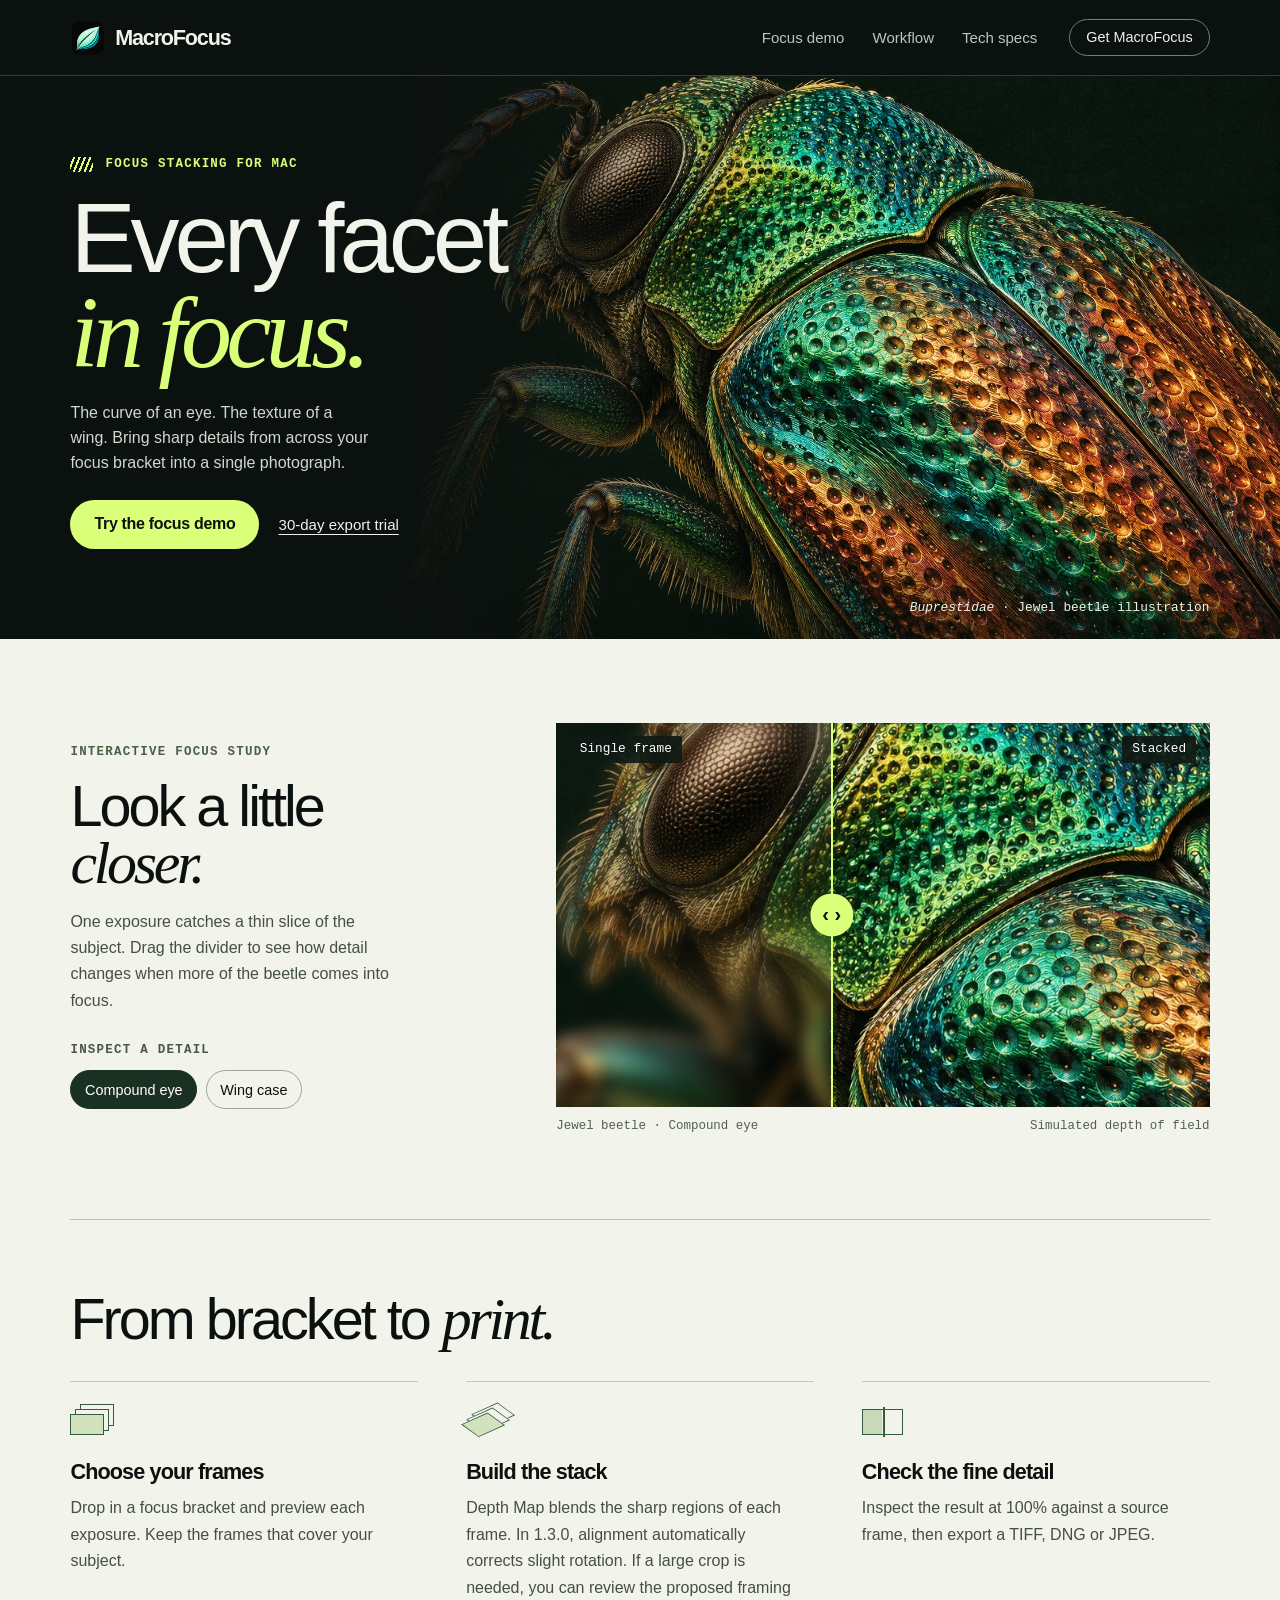
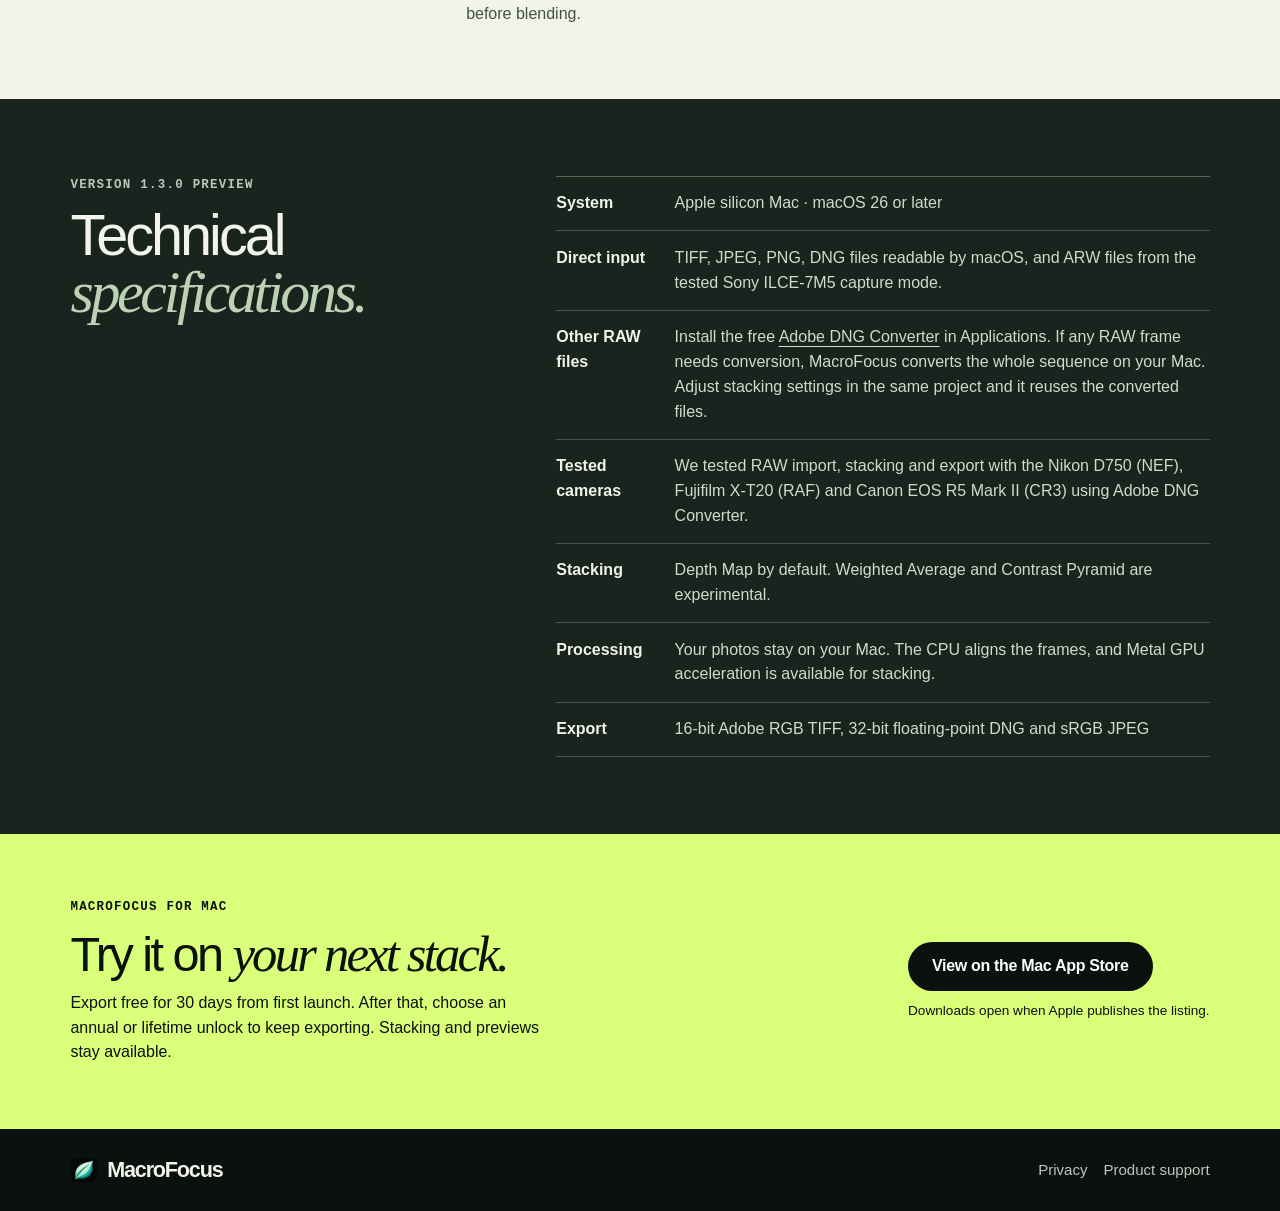
==== commit 6b682568: "Preview MacroFocus 1.3.0 RAW compatibility and alignment workflow" ====
--- a/index.html
+++ b/index.html
@@ -68,18 +68,20 @@
       <h2 id="workflow-title">From bracket to <em>print.</em></h2>
       <ol class="stages">
         <li><div class="diagram frames" aria-hidden="true"><i></i><i></i><i></i></div><h3>Choose your frames</h3><p>Drop in a focus bracket and preview each exposure. Keep the frames that cover your subject.</p></li>
-        <li><div class="diagram planes" aria-hidden="true"><i></i><i></i><i></i></div><h3>Build the stack</h3><p>Align the sequence and blend its sharp regions with Depth Map. The photographs stay on your Mac.</p></li>
+        <li><div class="diagram planes" aria-hidden="true"><i></i><i></i><i></i></div><h3>Build the stack</h3><p>Depth Map blends the sharp regions of each frame. In 1.3.0, alignment automatically corrects slight rotation. If a large crop is needed, you can review the proposed framing before blending.</p></li>
         <li><div class="diagram split" aria-hidden="true"><i></i></div><h3>Check the fine detail</h3><p>Inspect the result at 100% against a source frame, then export a TIFF, DNG or JPEG.</p></li>
       </ol>
     </section>
     <section class="specs" id="specs" aria-labelledby="specs-title">
       <div class="wrap specs-layout">
-        <h2 id="specs-title">Technical<br><em>specifications.</em></h2>
+        <div><p class="eyebrow">Version 1.3.0 preview</p><h2 id="specs-title">Technical<br><em>specifications.</em></h2></div>
         <dl>
           <div><dt>System</dt><dd>Apple silicon Mac · macOS 26 or later</dd></div>
-          <div><dt>Input</dt><dd>Sony ARW, DNG, TIFF, JPEG and PNG</dd></div>
+          <div><dt>Direct input</dt><dd>TIFF, JPEG, PNG, DNG files readable by macOS, and ARW files from the tested Sony ILCE-7M5 capture mode.</dd></div>
+          <div><dt>Other RAW files</dt><dd>Install the free <a href="https://helpx.adobe.com/camera-raw/desktop/dng-and-file-formats/adobe-dng-converter.html">Adobe DNG Converter</a> in Applications. If any RAW frame needs conversion, MacroFocus converts the whole sequence on your Mac. Adjust stacking settings in the same project and it reuses the converted files.</dd></div>
+          <div><dt>Tested cameras</dt><dd>We tested RAW import, stacking and export with the Nikon D750 (NEF), Fujifilm X-T20 (RAF) and Canon EOS R5 Mark II (CR3) using Adobe DNG Converter.</dd></div>
           <div><dt>Stacking</dt><dd>Depth Map by default. Weighted Average and Contrast Pyramid are experimental.</dd></div>
-          <div><dt>Processing</dt><dd>CPU alignment with Metal GPU acceleration available for stacking</dd></div>
+          <div><dt>Processing</dt><dd>Your photos stay on your Mac. The CPU aligns the frames, and Metal GPU acceleration is available for stacking.</dd></div>
           <div><dt>Export</dt><dd>16-bit Adobe RGB TIFF, 32-bit floating-point DNG and sRGB JPEG</dd></div>
         </dl>
       </div>
--- a/styles.css
+++ b/styles.css
@@ -90,6 +90,7 @@
 .split i::after { content: ""; position: absolute; top: -.2rem; bottom: -.2rem; left: 50%; border-left: 2px solid #355c42; }
 .specs { background: #18241d; color: var(--paper); padding-block: clamp(3.5rem, 6vw, 6rem); }
 .specs-layout { align-items: start; }
+.specs .eyebrow { margin-bottom: .8rem; color: var(--faded); }
 .specs h2 em { color: #bdd1b4; }
 dl { border-top: 1px solid #59675b; }
 dl div { display: grid; grid-template-columns: 6.4rem 1fr; gap: 1rem; padding: .9rem 0; border-bottom: 1px solid #455448; }
